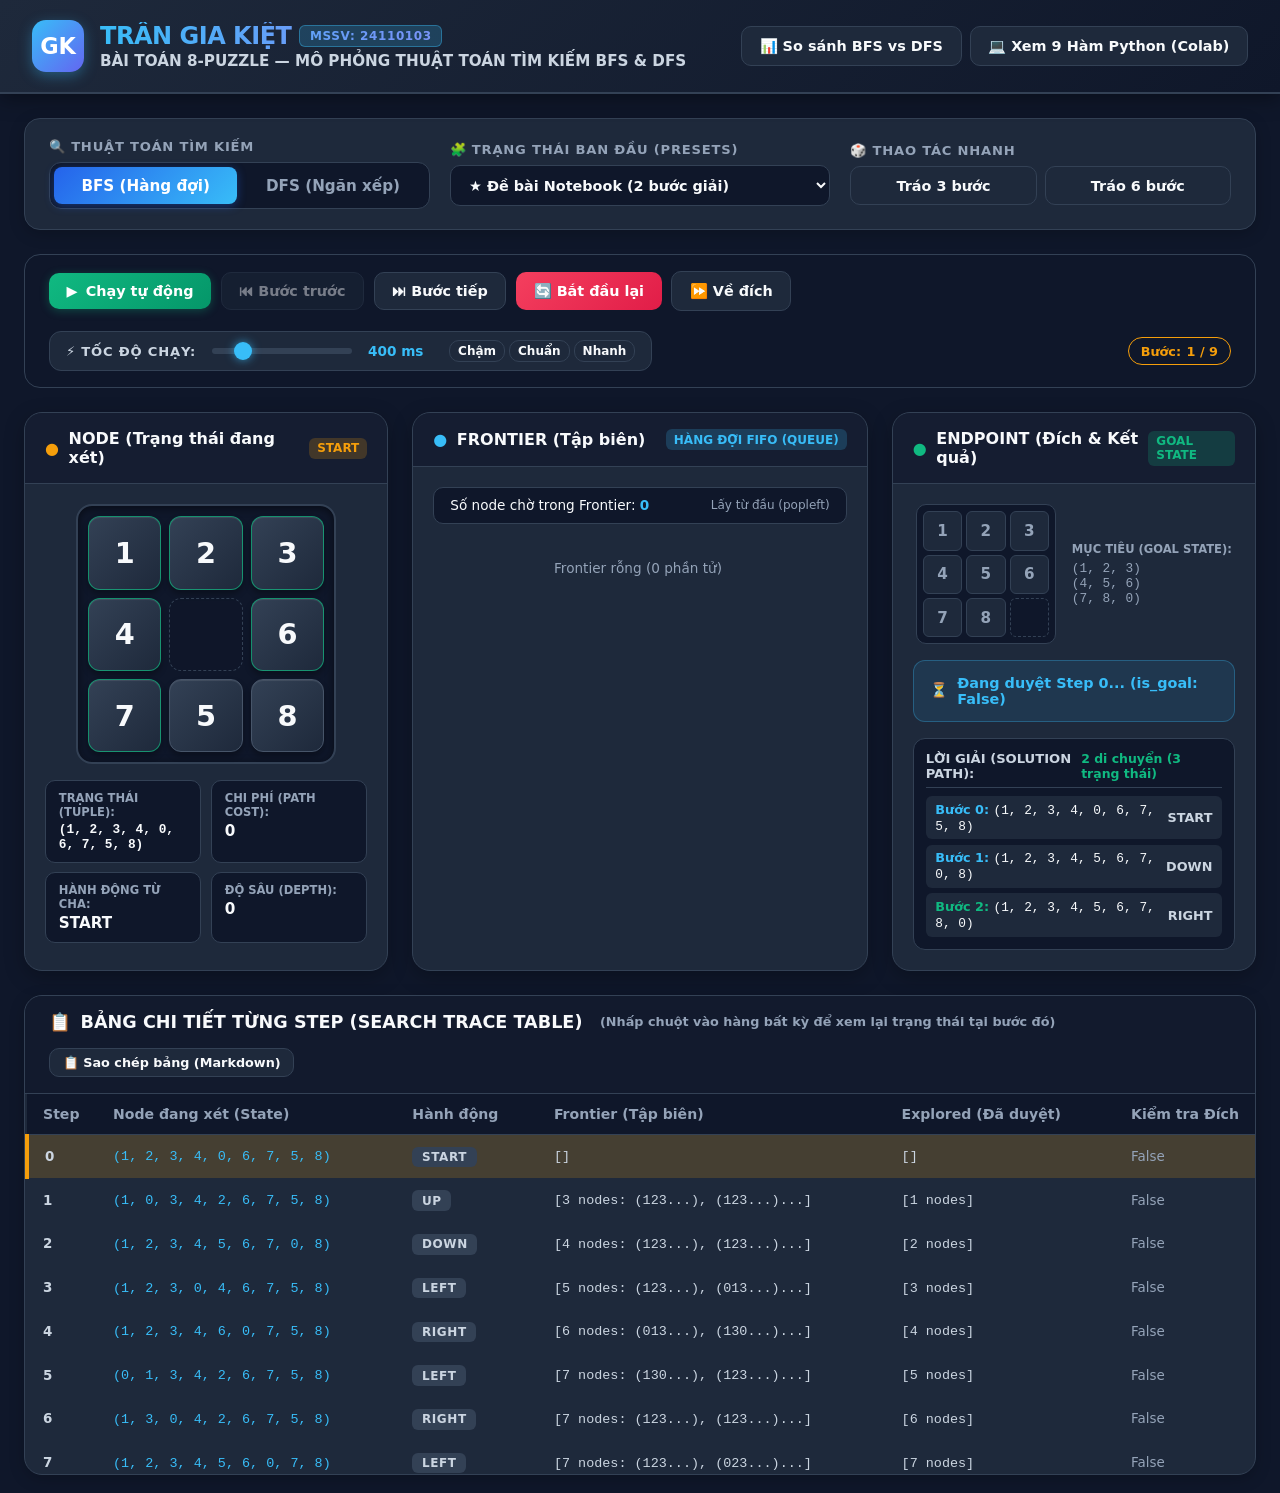
==== index.html @ b33f2f1e "feat: add 8 puzzles with DFS and BFS" ====
<!DOCTYPE html>
<html lang="vi">
<head>
  <meta charset="UTF-8">
  <meta name="viewport" content="width=device-width, initial-scale=1.0">
  <title>Trần Gia Kiệt - 24110103 | Demo 8-Puzzle BFS & DFS</title>
  <style>
    :root {
      --bg-primary: #0f172a;
      --bg-secondary: #1e293b;
      --bg-card: #1e293b;
      --bg-card-hover: #334155;
      --text-main: #f8fafc;
      --text-muted: #94a3b8;
      --accent-blue: #38bdf8;
      --accent-emerald: #10b981;
      --accent-amber: #f59e0b;
      --accent-purple: #a855f7;
      --accent-rose: #f43f5e;
      --border-color: #334155;
      --tile-bg: #334155;
      --tile-text: #f8fafc;
      --tile-empty: #0f172a;
    }

    * {
      box-sizing: border-box;
      margin: 0;
      padding: 0;
      font-family: 'Segoe UI', system-ui, -apple-system, BlinkMacSystemFont, Roboto, sans-serif;
    }

    body {
      background-color: var(--bg-primary);
      color: var(--text-main);
      min-height: 100vh;
      display: flex;
      flex-direction: column;
      overflow-x: hidden;
    }

    /* Header styling with user name prominently displayed */
    header {
      background: linear-gradient(135deg, #1e293b 0%, #0f172a 100%);
      border-bottom: 2px solid var(--border-color);
      padding: 1.25rem 2rem;
      position: sticky;
      top: 0;
      z-index: 50;
      box-shadow: 0 4px 20px rgba(0, 0, 0, 0.4);
    }

    .header-container {
      max-width: 1500px;
      margin: 0 auto;
      display: flex;
      flex-wrap: wrap;
      justify-content: space-between;
      align-items: center;
      gap: 1rem;
    }

    .user-branding {
      display: flex;
      align-items: center;
      gap: 1rem;
    }

    .avatar-badge {
      width: 52px;
      height: 52px;
      background: linear-gradient(135deg, #38bdf8, #6366f1);
      border-radius: 14px;
      display: flex;
      align-items: center;
      justify-content: center;
      font-weight: 800;
      font-size: 1.4rem;
      color: white;
      box-shadow: 0 4px 14px rgba(56, 189, 248, 0.35);
    }

    .header-titles h1 {
      font-size: 1.5rem;
      font-weight: 800;
      letter-spacing: -0.02em;
      background: linear-gradient(to right, #38bdf8, #818cf8, #c084fc);
      -webkit-background-clip: text;
      -webkit-text-fill-color: transparent;
      display: flex;
      align-items: center;
      gap: 0.5rem;
    }

    .header-titles h2 {
      font-size: 0.95rem;
      font-weight: 600;
      color: #cbd5e1;
      margin-top: 2px;
      display: flex;
      align-items: center;
      gap: 0.5rem;
    }

    .tag-badge {
      display: inline-block;
      padding: 0.2rem 0.6rem;
      border-radius: 6px;
      font-size: 0.75rem;
      font-weight: 700;
      text-transform: uppercase;
      letter-spacing: 0.05em;
    }

    .tag-mssv {
      background: rgba(56, 189, 248, 0.2);
      color: var(--accent-blue);
      border: 1px solid rgba(56, 189, 248, 0.4);
    }

    .tag-algo {
      background: rgba(16, 185, 129, 0.2);
      color: var(--accent-emerald);
      border: 1px solid rgba(16, 185, 129, 0.4);
    }

    /* Main Container */
    main {
      max-width: 1500px;
      margin: 1.5rem auto;
      padding: 0 1.5rem;
      width: 100%;
      flex: 1;
      display: flex;
      flex-direction: column;
      gap: 1.5rem;
    }

    /* Control Panel */
    .control-panel {
      background: var(--bg-card);
      border: 1px solid var(--border-color);
      border-radius: 16px;
      padding: 1.25rem 1.5rem;
      display: grid;
      grid-template-columns: repeat(auto-fit, minmax(280px, 1fr));
      gap: 1.25rem;
      align-items: center;
      box-shadow: 0 4px 16px rgba(0, 0, 0, 0.2);
    }

    .control-group {
      display: flex;
      flex-direction: column;
      gap: 0.5rem;
    }

    .control-label {
      font-size: 0.82rem;
      font-weight: 700;
      text-transform: uppercase;
      letter-spacing: 0.06em;
      color: var(--text-muted);
      display: flex;
      align-items: center;
      gap: 0.4rem;
    }

    /* Algorithm Switcher Tabs */
    .algo-switcher {
      display: flex;
      background: #0f172a;
      border: 1px solid var(--border-color);
      border-radius: 12px;
      padding: 4px;
      gap: 4px;
    }

    .algo-btn {
      flex: 1;
      padding: 0.6rem 1rem;
      border: none;
      background: transparent;
      color: var(--text-muted);
      border-radius: 8px;
      font-weight: 700;
      font-size: 0.95rem;
      cursor: pointer;
      transition: all 0.2s ease;
      display: flex;
      align-items: center;
      justify-content: center;
      gap: 0.5rem;
    }

    .algo-btn.active {
      background: linear-gradient(135deg, #2563eb, #38bdf8);
      color: white;
      box-shadow: 0 2px 10px rgba(37, 99, 235, 0.4);
    }

    .algo-btn:hover:not(.active) {
      background: rgba(255, 255, 255, 0.05);
      color: var(--text-main);
    }

    /* Selects and buttons */
    select, input[type="text"] {
      background: #0f172a;
      border: 1px solid var(--border-color);
      color: var(--text-main);
      padding: 0.65rem 0.9rem;
      border-radius: 10px;
      font-size: 0.9rem;
      font-weight: 600;
      outline: none;
      transition: border 0.2s;
      width: 100%;
    }

    select:focus, input[type="text"]:focus {
      border-color: var(--accent-blue);
      box-shadow: 0 0 0 2px rgba(56, 189, 248, 0.2);
    }

    /* Playback Controls */
    .playback-toolbar {
      background: #0f172a;
      border: 1px solid var(--border-color);
      border-radius: 16px;
      padding: 1rem 1.5rem;
      display: flex;
      flex-wrap: wrap;
      justify-content: space-between;
      align-items: center;
      gap: 1.25rem;
    }

    .playback-buttons {
      display: flex;
      align-items: center;
      gap: 0.6rem;
    }

    .btn {
      display: inline-flex;
      align-items: center;
      justify-content: center;
      gap: 0.5rem;
      padding: 0.65rem 1.1rem;
      border-radius: 10px;
      font-weight: 700;
      font-size: 0.9rem;
      border: none;
      cursor: pointer;
      transition: all 0.2s ease;
      outline: none;
    }

    .btn-primary {
      background: linear-gradient(135deg, #10b981, #059669);
      color: white;
      box-shadow: 0 2px 10px rgba(16, 185, 129, 0.3);
    }

    .btn-primary:hover {
      background: linear-gradient(135deg, #059669, #047857);
      transform: translateY(-1px);
    }

    .btn-danger {
      background: linear-gradient(135deg, #f43f5e, #e11d48);
      color: white;
    }

    .btn-secondary {
      background: var(--bg-card);
      color: var(--text-main);
      border: 1px solid var(--border-color);
    }

    .btn-secondary:hover {
      background: var(--bg-card-hover);
      border-color: #64748b;
      transform: translateY(-1px);
    }

    .btn:disabled {
      opacity: 0.45;
      cursor: not-allowed;
      transform: none !important;
    }

    /* Speed Slider Section */
    .speed-control-box {
      display: flex;
      align-items: center;
      gap: 1rem;
      background: var(--bg-card);
      padding: 0.5rem 1rem;
      border-radius: 12px;
      border: 1px solid var(--border-color);
    }

    .speed-slider {
      -webkit-appearance: none;
      appearance: none;
      width: 140px;
      height: 6px;
      background: #334155;
      border-radius: 4px;
      outline: none;
    }

    .speed-slider::-webkit-slider-thumb {
      -webkit-appearance: none;
      appearance: none;
      width: 18px;
      height: 18px;
      border-radius: 50%;
      background: var(--accent-blue);
      cursor: pointer;
      box-shadow: 0 0 10px rgba(56, 189, 248, 0.7);
    }

    .speed-val-display {
      font-size: 0.85rem;
      font-weight: 700;
      color: var(--accent-blue);
      min-width: 65px;
    }

    /* 3 Main Display Cards: Node, Frontier, Endpoint */
    .visual-grid {
      display: grid;
      grid-template-columns: 1fr 1.25fr 1fr;
      gap: 1.5rem;
    }

    @media (max-width: 1100px) {
      .visual-grid {
        grid-template-columns: 1fr;
      }
    }

    .card {
      background: var(--bg-card);
      border: 1px solid var(--border-color);
      border-radius: 18px;
      overflow: hidden;
      display: flex;
      flex-direction: column;
      box-shadow: 0 6px 20px rgba(0, 0, 0, 0.25);
    }

    .card-header {
      padding: 1rem 1.25rem;
      background: rgba(15, 23, 42, 0.6);
      border-bottom: 1px solid var(--border-color);
      display: flex;
      justify-content: space-between;
      align-items: center;
    }

    .card-title {
      font-size: 1rem;
      font-weight: 800;
      display: flex;
      align-items: center;
      gap: 0.6rem;
    }

    .card-badge {
      font-size: 0.75rem;
      padding: 0.2rem 0.5rem;
      border-radius: 6px;
      font-weight: 700;
    }

    .card-body {
      padding: 1.25rem;
      flex: 1;
      display: flex;
      flex-direction: column;
      gap: 1rem;
    }

    /* Puzzle Board 3x3 */
    .puzzle-board-container {
      display: flex;
      flex-direction: column;
      align-items: center;
      justify-content: center;
    }

    .puzzle-board {
      display: grid;
      grid-template-columns: repeat(3, 1fr);
      gap: 8px;
      width: 260px;
      height: 260px;
      background: #0f172a;
      padding: 10px;
      border-radius: 16px;
      border: 2px solid #334155;
      box-shadow: inset 0 2px 8px rgba(0, 0, 0, 0.5);
    }

    .puzzle-tile {
      display: flex;
      align-items: center;
      justify-content: center;
      font-size: 1.8rem;
      font-weight: 800;
      background: linear-gradient(135deg, #334155, #1e293b);
      color: #f8fafc;
      border-radius: 12px;
      border: 1px solid #475569;
      box-shadow: 0 4px 6px rgba(0, 0, 0, 0.3), inset 0 1px 1px rgba(255, 255, 255, 0.1);
      transition: all 0.25s cubic-bezier(0.4, 0, 0.2, 1);
      user-select: none;
    }

    .puzzle-tile.empty {
      background: rgba(15, 23, 42, 0.4);
      border: 1px dashed #334155;
      color: transparent;
      box-shadow: none;
    }

    .puzzle-tile.moved {
      border-color: var(--accent-amber);
      color: #fef08a;
      box-shadow: 0 0 14px rgba(245, 158, 11, 0.4);
      transform: scale(1.02);
    }

    .puzzle-tile.goal-matched {
      border-color: rgba(16, 185, 129, 0.7);
    }

    /* Mini Puzzle Board for Endpoint */
    .mini-puzzle-board {
      display: grid;
      grid-template-columns: repeat(3, 1fr);
      gap: 4px;
      width: 140px;
      height: 140px;
      background: #0f172a;
      padding: 6px;
      border-radius: 10px;
      border: 1px solid #334155;
    }

    .mini-puzzle-tile {
      display: flex;
      align-items: center;
      justify-content: center;
      font-size: 0.95rem;
      font-weight: 700;
      background: #1e293b;
      color: #94a3b8;
      border-radius: 6px;
      border: 1px solid #334155;
    }

    .mini-puzzle-tile.empty {
      background: transparent;
      border: 1px dashed #334155;
      color: transparent;
    }

    /* Node Details Info */
    .node-meta-grid {
      display: grid;
      grid-template-columns: repeat(2, 1fr);
      gap: 0.6rem;
      width: 100%;
    }

    .meta-item {
      background: #0f172a;
      padding: 0.6rem 0.8rem;
      border-radius: 10px;
      border: 1px solid var(--border-color);
      display: flex;
      flex-direction: column;
      gap: 0.2rem;
    }

    .meta-label {
      font-size: 0.72rem;
      color: var(--text-muted);
      text-transform: uppercase;
      font-weight: 700;
    }

    .meta-value {
      font-size: 0.95rem;
      font-weight: 700;
      color: var(--text-main);
      word-break: break-all;
    }

    /* Frontier visualization */
    .frontier-queue-container {
      display: flex;
      flex-direction: column;
      height: 100%;
      gap: 0.75rem;
    }

    .frontier-status-bar {
      display: flex;
      justify-content: space-between;
      align-items: center;
      background: #0f172a;
      padding: 0.6rem 1rem;
      border-radius: 10px;
      border: 1px solid var(--border-color);
      font-size: 0.85rem;
    }

    .frontier-items-list {
      flex: 1;
      max-height: 290px;
      overflow-y: auto;
      display: flex;
      flex-direction: column;
      gap: 0.5rem;
      padding-right: 4px;
    }

    .frontier-item-card {
      background: #0f172a;
      border: 1px solid var(--border-color);
      border-radius: 10px;
      padding: 0.6rem 0.8rem;
      display: flex;
      justify-content: space-between;
      align-items: center;
      transition: all 0.2s ease;
      cursor: pointer;
    }

    .frontier-item-card:hover {
      border-color: var(--accent-blue);
      background: rgba(56, 189, 248, 0.05);
    }

    .frontier-item-card.next-out {
      border-color: var(--accent-emerald);
      background: rgba(16, 185, 129, 0.1);
      box-shadow: 0 0 10px rgba(16, 185, 129, 0.2);
    }

    .frontier-item-info {
      display: flex;
      align-items: center;
      gap: 0.6rem;
    }

    .frontier-badge-idx {
      font-size: 0.7rem;
      padding: 0.15rem 0.4rem;
      border-radius: 4px;
      background: #334155;
      color: #94a3b8;
      font-weight: 700;
    }

    .frontier-state-text {
      font-family: monospace;
      font-size: 0.85rem;
      color: #e2e8f0;
      font-weight: 600;
    }

    /* Endpoint / Goal Status */
    .endpoint-container {
      display: flex;
      flex-direction: column;
      align-items: center;
      gap: 1rem;
      height: 100%;
    }

    .goal-status-alert {
      width: 100%;
      padding: 0.85rem 1rem;
      border-radius: 12px;
      font-weight: 700;
      display: flex;
      align-items: center;
      gap: 0.6rem;
      font-size: 0.9rem;
    }

    .goal-searching {
      background: rgba(56, 189, 248, 0.1);
      border: 1px solid rgba(56, 189, 248, 0.3);
      color: var(--accent-blue);
    }

    .goal-found {
      background: rgba(16, 185, 129, 0.15);
      border: 1px solid rgba(16, 185, 129, 0.5);
      color: #34d399;
      animation: pulse 1.5s infinite;
    }

    @keyframes pulse {
      0%, 100% { opacity: 1; transform: scale(1); }
      50% { opacity: 0.95; transform: scale(1.01); }
    }

    .solution-path-container {
      width: 100%;
      background: #0f172a;
      border: 1px solid var(--border-color);
      border-radius: 12px;
      padding: 0.75rem;
      flex: 1;
      display: flex;
      flex-direction: column;
      gap: 0.5rem;
    }

    .solution-path-list {
      max-height: 160px;
      overflow-y: auto;
      display: flex;
      flex-direction: column;
      gap: 0.35rem;
    }

    .solution-step-badge {
      display: flex;
      justify-content: space-between;
      align-items: center;
      padding: 0.35rem 0.6rem;
      background: #1e293b;
      border-radius: 6px;
      font-size: 0.8rem;
    }

    /* Trace Table Section */
    .table-section {
      background: var(--bg-card);
      border: 1px solid var(--border-color);
      border-radius: 18px;
      overflow: hidden;
      box-shadow: 0 4px 16px rgba(0, 0, 0, 0.2);
    }

    .table-header-bar {
      padding: 1rem 1.5rem;
      background: rgba(15, 23, 42, 0.8);
      border-bottom: 1px solid var(--border-color);
      display: flex;
      flex-wrap: wrap;
      justify-content: space-between;
      align-items: center;
      gap: 1rem;
    }

    .table-title {
      font-size: 1.1rem;
      font-weight: 800;
      display: flex;
      align-items: center;
      gap: 0.6rem;
    }

    .table-wrapper {
      max-height: 380px;
      overflow-y: auto;
      overflow-x: auto;
    }

    table {
      width: 100%;
      border-collapse: collapse;
      text-align: left;
      font-size: 0.88rem;
    }

    thead th {
      background: #0f172a;
      color: var(--text-muted);
      font-weight: 700;
      padding: 0.75rem 1rem;
      border-bottom: 1px solid var(--border-color);
      position: sticky;
      top: 0;
      z-index: 10;
      white-space: nowrap;
    }

    tbody td {
      padding: 0.7rem 1rem;
      border-bottom: 1px solid #1e293b;
      font-family: monospace;
      font-size: 0.84rem;
      color: #cbd5e1;
    }

    tbody tr {
      cursor: pointer;
      transition: background 0.15s;
    }

    tbody tr:hover {
      background: rgba(56, 189, 248, 0.08);
    }

    tbody tr.active-step {
      background: rgba(245, 158, 11, 0.18) !important;
      border-left: 4px solid var(--accent-amber);
    }

    tbody tr.goal-step {
      background: rgba(16, 185, 129, 0.2) !important;
      border-left: 4px solid var(--accent-emerald);
    }

    /* Modal for Code & Comparison */
    .modal-overlay {
      position: fixed;
      top: 0;
      left: 0;
      right: 0;
      bottom: 0;
      background: rgba(0, 0, 0, 0.8);
      backdrop-filter: blur(4px);
      display: none;
      align-items: center;
      justify-content: center;
      z-index: 100;
      padding: 1rem;
    }

    .modal-container {
      background: var(--bg-card);
      border: 1px solid var(--border-color);
      border-radius: 18px;
      max-width: 900px;
      width: 100%;
      max-height: 85vh;
      display: flex;
      flex-direction: column;
      box-shadow: 0 10px 40px rgba(0, 0, 0, 0.6);
      overflow: hidden;
    }

    .modal-header {
      padding: 1rem 1.5rem;
      background: #0f172a;
      border-bottom: 1px solid var(--border-color);
      display: flex;
      justify-content: space-between;
      align-items: center;
    }

    .modal-body {
      padding: 1.5rem;
      overflow-y: auto;
      font-size: 0.9rem;
      line-height: 1.6;
    }

    pre code {
      display: block;
      background: #0f172a;
      padding: 1rem;
      border-radius: 10px;
      font-family: Consolas, 'Courier New', monospace;
      color: #38bdf8;
      font-size: 0.85rem;
      overflow-x: auto;
      border: 1px solid #334155;
    }

    /* Scrollbar styling */
    ::-webkit-scrollbar {
      width: 7px;
      height: 7px;
    }
    ::-webkit-scrollbar-track {
      background: #0f172a;
    }
    ::-webkit-scrollbar-thumb {
      background: #334155;
      border-radius: 4px;
    }
    ::-webkit-scrollbar-thumb:hover {
      background: #475569;
    }

    .stats-badge-container {
      display: flex;
      gap: 0.5rem;
      flex-wrap: wrap;
    }

    .stat-pill {
      background: #0f172a;
      border: 1px solid var(--border-color);
      padding: 0.35rem 0.75rem;
      border-radius: 20px;
      font-size: 0.8rem;
      font-weight: 700;
      display: flex;
      align-items: center;
      gap: 0.35rem;
    }
  </style>
</head>
<body>

  <!-- Top Header with user name prominently displayed -->
  <header>
    <div class="header-container">
      <div class="user-branding">
        <div class="avatar-badge">GK</div>
        <div class="header-titles">
          <h1>TRẦN GIA KIỆT <span class="tag-badge tag-mssv">MSSV: 24110103</span></h1>
          <h2>BÀI TOÁN 8-PUZZLE — MÔ PHỎNG THUẬT TOÁN TÌM KIẾM BFS & DFS</h2>
        </div>
      </div>

      <div class="stats-badge-container">
        <button class="btn btn-secondary" onclick="openModal('compareModal')">
          📊 So sánh BFS vs DFS
        </button>
        <button class="btn btn-secondary" onclick="openModal('codeModal')">
          💻 Xem 9 Hàm Python (Colab)
        </button>
      </div>
    </div>
  </header>

  <!-- Main Content Area -->
  <main>

    <!-- Control & Setting Toolbar -->
    <section class="control-panel">
      <!-- 1. Algorithm Selection -->
      <div class="control-group">
        <span class="control-label">🔍 Thuật toán tìm kiếm</span>
        <div class="algo-switcher">
          <button class="algo-btn active" id="btnAlgoBFS" onclick="selectAlgorithm('BFS')">
            <span>BFS (Hàng đợi)</span>
          </button>
          <button class="algo-btn" id="btnAlgoDFS" onclick="selectAlgorithm('DFS')">
            <span>DFS (Ngăn xếp)</span>
          </button>
        </div>
      </div>

      <!-- 2. Problem Presets -->
      <div class="control-group">
        <span class="control-label">🧩 Trạng thái ban đầu (Presets)</span>
        <select id="presetSelect" onchange="applyPreset(this.value)">
          <option value="notebook">★ Đề bài Notebook (2 bước giải)</option>
          <option value="easy1">Rất dễ (1 bước giải)</option>
          <option value="medium4">Trung bình (4 bước giải)</option>
          <option value="medium6">Nâng cao (6 bước giải)</option>
          <option value="custom">Tùy chỉnh (Nhập mảng)</option>
        </select>
      </div>

      <!-- 3. Custom Input or Solvability -->
      <div class="control-group" id="customInputGroup" style="display: none;">
        <span class="control-label">✏ Nhập trạng thái 9 số (0-8)</span>
        <div style="display: flex; gap: 0.5rem;">
          <input type="text" id="customStateInput" value="1, 2, 3, 4, 0, 6, 7, 5, 8" placeholder="1,2,3,4,0,6,7,5,8">
          <button class="btn btn-secondary" onclick="setCustomState()">Áp dụng</button>
        </div>
      </div>

      <!-- 4. Quick Action Shuffle -->
      <div class="control-group">
        <span class="control-label">🎲 Thao tác nhanh</span>
        <div style="display: flex; gap: 0.5rem;">
          <button class="btn btn-secondary" style="flex: 1;" onclick="shuffleInitialState(3)">Tráo 3 bước</button>
          <button class="btn btn-secondary" style="flex: 1;" onclick="shuffleInitialState(6)">Tráo 6 bước</button>
        </div>
      </div>
    </section>

    <!-- Playback and Speed Control Bar -->
    <section class="playback-toolbar">
      <div class="playback-buttons">
        <button class="btn btn-primary" id="btnPlayPause" onclick="togglePlayPause()">
          <span id="playIcon">▶</span> <span id="playText">Chạy tự động</span>
        </button>
        <button class="btn btn-secondary" id="btnPrev" onclick="stepPrev()" title="Bước trước (Phím Mũi tên Trái)">
          ⏮ Bước trước
        </button>
        <button class="btn btn-secondary" id="btnNext" onclick="stepNext()" title="Bước tiếp theo (Phím Mũi tên Phải / Space)">
          ⏭ Bước tiếp
        </button>
        <button class="btn btn-danger" onclick="resetPlayback()" title="Quay về bước đầu tiên">
          🔄 Bắt đầu lại
        </button>
        <button class="btn btn-secondary" onclick="jumpToEnd()" title="Xem ngay bước cuối">
          ⏩ Về đích
        </button>
      </div>

      <!-- Speed Slider (Requirement: có nút điều chỉnh tốc độ run) -->
      <div class="speed-control-box">
        <span class="control-label" style="margin: 0; color: #cbd5e1;">⚡ Tốc độ chạy:</span>
        <input type="range" id="speedSlider" class="speed-slider" min="50" max="2000" step="50" value="400" oninput="updateSpeed(this.value)">
        <span class="speed-val-display" id="speedValText">400 ms</span>
        <div style="display: flex; gap: 4px;">
          <button class="btn btn-secondary" style="padding: 0.2rem 0.5rem; font-size: 0.75rem;" onclick="setPresetSpeed(1000)">Chậm</button>
          <button class="btn btn-secondary" style="padding: 0.2rem 0.5rem; font-size: 0.75rem;" onclick="setPresetSpeed(400)">Chuẩn</button>
          <button class="btn btn-secondary" style="padding: 0.2rem 0.5rem; font-size: 0.75rem;" onclick="setPresetSpeed(100)">Nhanh</button>
        </div>
      </div>

      <!-- Current Step Progress Indicator -->
      <div class="stat-pill" style="border-color: var(--accent-amber); color: var(--accent-amber);">
        <span>Bước:</span>
        <strong id="stepProgressText">0 / 0</strong>
      </div>
    </section>

    <!-- 3 Core Visual Cards: Node, Frontier, Endpoint -->
    <section class="visual-grid">

      <!-- CARD 1: NODE (Trạng thái hiện tại đang xét) -->
      <div class="card" id="cardNode">
        <div class="card-header">
          <div class="card-title">
            <span style="color: var(--accent-amber);">●</span> NODE (Trạng thái đang xét)
          </div>
          <span class="card-badge" style="background: rgba(245, 158, 11, 0.2); color: var(--accent-amber);" id="nodeActionBadge">
            KHỞI TẠO
          </span>
        </div>
        <div class="card-body">
          <div class="puzzle-board-container">
            <div class="puzzle-board" id="currentPuzzleBoard">
              <!-- 9 Tiles generated dynamically -->
            </div>
          </div>

          <div class="node-meta-grid">
            <div class="meta-item">
              <span class="meta-label">Trạng thái (Tuple):</span>
              <span class="meta-value" id="nodeStateTuple" style="font-size: 0.8rem; font-family: monospace;">-</span>
            </div>
            <div class="meta-item">
              <span class="meta-label">Chi phí (Path Cost):</span>
              <span class="meta-value" id="nodePathCost">0</span>
            </div>
            <div class="meta-item">
              <span class="meta-label">Hành động từ cha:</span>
              <span class="meta-value" id="nodeAction">START</span>
            </div>
            <div class="meta-item">
              <span class="meta-label">Độ sâu (Depth):</span>
              <span class="meta-value" id="nodeDepth">0</span>
            </div>
          </div>
        </div>
      </div>

      <!-- CARD 2: FRONTIER (Tập biên / Hàng đợi / Ngăn xếp) -->
      <div class="card" id="cardFrontier">
        <div class="card-header">
          <div class="card-title">
            <span style="color: var(--accent-blue);">●</span> FRONTIER (Tập biên)
          </div>
          <span class="card-badge" style="background: rgba(56, 189, 248, 0.2); color: var(--accent-blue);" id="frontierTypeBadge">
            HÀNG ĐỢI FIFO
          </span>
        </div>
        <div class="card-body">
          <div class="frontier-queue-container">
            <div class="frontier-status-bar">
              <span>Số node chờ trong Frontier: <strong id="frontierCount" style="color: var(--accent-blue);">0</strong></span>
              <span style="font-size: 0.75rem; color: var(--text-muted);" id="frontierOrderHint">Lấy từ đầu (popleft)</span>
            </div>

            <!-- List of items in Frontier -->
            <div class="frontier-items-list" id="frontierList">
              <!-- Dynamically populated -->
            </div>
          </div>
        </div>
      </div>

      <!-- CARD 3: ENDPOINT (Đích & Kết quả tìm kiếm) -->
      <div class="card" id="cardEndpoint">
        <div class="card-header">
          <div class="card-title">
            <span style="color: var(--accent-emerald);">●</span> ENDPOINT (Đích & Kết quả)
          </div>
          <span class="card-badge" style="background: rgba(16, 185, 129, 0.2); color: var(--accent-emerald);">
            GOAL STATE
          </span>
        </div>
        <div class="card-body">
          <div class="endpoint-container">
            <!-- Goal Target Preview -->
            <div style="display: flex; align-items: center; gap: 1rem; width: 100%; justify-content: center;">
              <div class="mini-puzzle-board" id="goalPuzzleBoard">
                <!-- Goal tiles -->
              </div>
              <div style="display: flex; flex-direction: column; gap: 0.3rem;">
                <span class="meta-label">Mục tiêu (Goal State):</span>
                <span style="font-family: monospace; font-size: 0.8rem; color: #94a3b8;">
                  (1, 2, 3)<br>
                  (4, 5, 6)<br>
                  (7, 8, 0)
                </span>
              </div>
            </div>

            <!-- Goal status notification -->
            <div class="goal-status-alert goal-searching" id="goalAlertBox">
              <span id="goalAlertIcon">⏳</span>
              <span id="goalAlertText">Đang tìm kiếm đường đi...</span>
            </div>

            <!-- Solution Path List -->
            <div class="solution-path-container">
              <div style="display: flex; justify-content: space-between; align-items: center; border-bottom: 1px solid var(--border-color); padding-bottom: 0.4rem;">
                <span style="font-size: 0.82rem; font-weight: 700; color: #cbd5e1;">LỜI GIẢI (SOLUTION PATH):</span>
                <span style="font-size: 0.78rem; color: var(--accent-emerald); font-weight: 700;" id="solutionLengthText">0 bước</span>
              </div>
              <div class="solution-path-list" id="solutionPathList">
                <div style="color: var(--text-muted); font-size: 0.8rem; text-align: center; padding: 1rem;">
                  Đang chạy thuật toán...
                </div>
              </div>
            </div>

          </div>
        </div>
      </div>

    </section>

    <!-- Table of Steps (Step-by-Step Search Trace) -->
    <section class="table-section">
      <div class="table-header-bar">
        <div class="table-title">
          <span>📋</span> BẢNG CHI TIẾT TỪNG STEP (SEARCH TRACE TABLE)
          <span style="font-size: 0.8rem; font-weight: 600; color: var(--text-muted); margin-left: 0.5rem;">
            (Nhấp chuột vào hàng bất kỳ để xem lại trạng thái tại bước đó)
          </span>
        </div>
        <div style="display: flex; gap: 0.5rem; align-items: center;">
          <button class="btn btn-secondary" style="font-size: 0.8rem; padding: 0.4rem 0.8rem;" onclick="copyTableData()">
            📋 Sao chép bảng (Markdown)
          </button>
        </div>
      </div>

      <div class="table-wrapper">
        <table id="traceTable">
          <thead>
            <tr>
              <th style="width: 70px;">Step</th>
              <th>Node đang xét (State)</th>
              <th>Hành động</th>
              <th>Frontier (Tập biên)</th>
              <th>Explored (Đã duyệt)</th>
              <th style="width: 140px;">Kiểm tra Đích</th>
            </tr>
          </thead>
          <tbody id="traceTableBody">
            <!-- Table rows generated dynamically -->
          </tbody>
        </table>
      </div>
    </section>

  </main>

  <!-- MODAL 1: Comparison between BFS and DFS -->
  <div class="modal-overlay" id="compareModal">
    <div class="modal-container">
      <div class="modal-header">
        <h3 style="font-size: 1.2rem; font-weight: 800; color: var(--accent-blue);">📊 So sánh thuật toán BFS & DFS trên 8-Puzzle</h3>
        <button class="btn btn-secondary" onclick="closeModal('compareModal')" style="padding: 0.2rem 0.6rem;">✕</button>
      </div>
      <div class="modal-body">
        <div style="display: grid; grid-template-columns: 1fr 1fr; gap: 1rem; margin-bottom: 1.5rem;">
          <div style="background: #0f172a; padding: 1rem; border-radius: 12px; border: 1px solid #334155;">
            <h4 style="color: var(--accent-blue); margin-bottom: 0.5rem;">Breadth-First Search (BFS)</h4>
            <ul style="list-style-type: square; margin-left: 1.2rem; color: #cbd5e1; font-size: 0.88rem; display: flex; flex-direction: column; gap: 0.4rem;">
              <li><strong>Cấu trúc:</strong> Hàng đợi FIFO (First In First Out).</li>
              <li><strong>Tính tối ưu:</strong> <span style="color: var(--accent-emerald); font-weight: 700;">Đảm bảo tìm ra đường đi ngắn nhất (ít bước nhất)</span> vì duyệt theo từng tầng độ sâu.</li>
              <li><strong>Độ phức tạp bộ nhớ:</strong> Rất lớn \(O(b^d)\), Frontier lưu trữ toàn bộ các node ở tầng biên.</li>
              <li><strong>Phù hợp:</strong> Khi cần lời giải tối ưu và độ sâu nghiệm không quá lớn.</li>
            </ul>
          </div>

          <div style="background: #0f172a; padding: 1rem; border-radius: 12px; border: 1px solid #334155;">
            <h4 style="color: var(--accent-purple); margin-bottom: 0.5rem;">Depth-First Search (DFS)</h4>
            <ul style="list-style-type: square; margin-left: 1.2rem; color: #cbd5e1; font-size: 0.88rem; display: flex; flex-direction: column; gap: 0.4rem;">
              <li><strong>Cấu trúc:</strong> Ngăn xếp LIFO (Last In First Out).</li>
              <li><strong>Tính tối ưu:</strong> <span style="color: var(--accent-rose); font-weight: 700;">Không đảm bảo tối ưu</span>, có thể tìm thấy đường đi rất dài và vòng vèo.</li>
              <li><strong>Độ phức tạp bộ nhớ:</strong> Tiết kiệm hơn BFS trên cây tìm kiếm \(O(b \cdot m)\).</li>
              <li><strong>Lưu ý:</strong> Trên đồ thị 8-Puzzle cần lưu `explored` để tránh lặp vô tận (infinite loop).</li>
            </ul>
          </div>
        </div>

        <div style="background: #0f172a; padding: 1rem; border-radius: 12px; border: 1px solid #334155;">
          <h4 style="color: var(--accent-amber); margin-bottom: 0.5rem;">Kết quả chạy thực tế trên trạng thái hiện tại:</h4>
          <table style="width: 100%; border: 1px solid #334155; margin-top: 0.5rem;">
            <thead>
              <tr>
                <th>Tiêu chí</th>
                <th>BFS (Breadth-First)</th>
                <th>DFS (Depth-First)</th>
              </tr>
            </thead>
            <tbody id="comparisonTableBody">
              <!-- Dynamically populated -->
            </tbody>
          </table>
        </div>
      </div>
    </div>
  </div>

  <!-- MODAL 2: 9 Python Functions from Notebook -->
  <div class="modal-overlay" id="codeModal">
    <div class="modal-container">
      <div class="modal-header">
        <h3 style="font-size: 1.2rem; font-weight: 800; color: var(--accent-emerald);">💻 9 Hàm Chuẩn Trong Notebook (Trần Gia Kiệt - 24110103)</h3>
        <button class="btn btn-secondary" onclick="closeModal('codeModal')" style="padding: 0.2rem 0.6rem;">✕</button>
      </div>
      <div class="modal-body">
        <pre><code># -*- coding: utf-8 -*-
"""
Trần Gia Kiệt - 24110103
Bài tập trên lớp thực hành viết 9 hàm trên BFS & DFS
"""

from collections import deque

# 1. Lớp Node
class Node:
    def __init__(self, state, parent=None, path_cost=0, action=None):
        self.state = state
        self.parent = parent
        self.path_cost = path_cost
        self.action = action

# 2. Hàm kiểm tra đích (is_goal)
def is_goal(node, goal_state):
    return node.state == goal_state

# 3. Hàm khởi tạo hàng đợi (BFS) / ngăn xếp (DFS)
def create_queue():
    return deque()

# 4. Hàm thêm phần tử (enqueue / push)
def enqueue(frontier, node):
    frontier.append(node)

# 5. Hàm lấy phần tử (dequeue - BFS / pop - DFS)
def dequeue(frontier):
    return frontier.popleft()  # BFS dùng popleft; DFS dùng pop()

# 6. Hàm kiểm tra hàng đợi rỗng
def is_empty(frontier):
    return len(frontier) == 0

# 7. Hàm sinh nút con (expand)
def expand(node):
    children = []
    state = node.state
    zero_index = state.index(0)
    row = zero_index // 3
    col = zero_index % 3

    actions = [
        (-1, 0, "UP"),
        (1, 0, "DOWN"),
        (0, -1, "LEFT"),
        (0, 1, "RIGHT")
    ]

    for dr, dc, act_name in actions:
        new_row = row + dr
        new_col = col + dc
        if 0 <= new_row < 3 and 0 <= new_col < 3:
            new_index = new_row * 3 + new_col
            new_state = list(state)
            new_state[zero_index], new_state[new_index] = new_state[new_index], new_state[zero_index]
            new_state = tuple(new_state)

            child = Node(
                state=new_state,
                parent=node,
                path_cost=node.path_cost + 1,
                action=act_name
            )
            children.append(child)
    return children

# 8. Hàm truy vết lời giải (trace_solution)
def trace_solution(node):
    path = []
    while node is not None:
        path.append(node.state)
        node = node.parent
    path.reverse()
    return path

# 9. Lớp định nghĩa bài toán (Problem)
class Problem:
    def __init__(self, initial_state, goal_state):
        self.initial_state = initial_state
        self.goal_state = goal_state

    def is_goal(self, node):
        return is_goal(node, self.goal_state)

    def expand(self, node):
        return expand(node)
</code></pre>
      </div>
    </div>
  </div>

  <!-- JavaScript Implementation -->
  <script>
    /* ========================================================
       DATA STRUCTURES & SEARCH ALGORITHMS (BFS & DFS)
       Author: Trần Gia Kiệt - 24110103
       ======================================================== */

    // Goal state standard for 8-Puzzle
    const GOAL_STATE = [1, 2, 3, 4, 5, 6, 7, 8, 0];

    // Presets
    const PRESETS = {
      notebook: [1, 2, 3, 4, 0, 6, 7, 5, 8], // 2 steps (đề trong colab)
      easy1:    [1, 2, 3, 4, 5, 6, 7, 0, 8], // 1 step
      medium4:  [1, 2, 3, 0, 4, 6, 7, 5, 8], // 4 steps
      medium6:  [0, 1, 3, 4, 2, 6, 7, 5, 8], // 6 steps
      custom:   [1, 2, 3, 4, 0, 6, 7, 5, 8]
    };

    // Application State
    let currentAlgorithm = 'BFS';
    let initialState = [...PRESETS.notebook];
    let traceSteps = [];
    let currentStepIndex = 0;
    let isPlaying = false;
    let playTimer = null;
    let stepDelay = 400; // ms

    // Node class
    class PuzzleNode {
      constructor(state, parent = null, pathCost = 0, action = 'START') {
        this.state = state; // Array of 9 numbers
        this.parent = parent;
        this.pathCost = pathCost;
        this.action = action;
      }
    }

    // Helper: State to string key
    function stateToKey(state) {
      return state.join(',');
    }

    // Helper: State to display string
    function formatState(state) {
      return `(${state.join(', ')})`;
    }

    // Check if goal
    function isGoal(state) {
      for (let i = 0; i < 9; i++) {
        if (state[i] !== GOAL_STATE[i]) return false;
      }
      return true;
    }

    // Expand node (UP, DOWN, LEFT, RIGHT)
    function expandNode(node) {
      const children = [];
      const state = node.state;
      const zeroIdx = state.indexOf(0);
      const row = Math.floor(zeroIdx / 3);
      const col = zeroIdx % 3;

      const moves = [
        { dr: -1, dc: 0, name: 'UP' },
        { dr: 1, dc: 0, name: 'DOWN' },
        { dr: 0, dc: -1, name: 'LEFT' },
        { dr: 0, dc: 1, name: 'RIGHT' }
      ];

      for (const m of moves) {
        const nr = row + m.dr;
        const nc = col + m.dc;
        if (nr >= 0 && nr < 3 && nc >= 0 && nc < 3) {
          const newIdx = nr * 3 + nc;
          const nextState = [...state];
          nextState[zeroIdx] = nextState[newIdx];
          nextState[newIdx] = 0;

          children.push(new PuzzleNode(
            nextState,
            node,
            node.pathCost + 1,
            m.name
          ));
        }
      }
      return children;
    }

    // Trace solution back to start
    function traceSolution(node) {
      const path = [];
      let curr = node;
      while (curr !== null) {
        path.push({
          state: curr.state,
          action: curr.action,
          cost: curr.pathCost
        });
        curr = curr.parent;
      }
      path.reverse();
      return path;
    }

    // Run Full Search and record step-by-step trace
    function runSearch(algo, startState) {
      const initialNode = new PuzzleNode([...startState], null, 0, 'START');
      const frontier = [initialNode]; // FIFO (push/shift) or LIFO (push/pop)
      const explored = new Set();
      const frontierSet = new Set([stateToKey(startState)]);

      const steps = [];
      let stepCounter = 0;
      let finalNode = null;
      const maxSteps = 1500; // safety ceiling

      while (frontier.length > 0 && stepCounter < maxSteps) {
        // Dequeue (BFS: shift) or Pop (DFS: pop)
        const currentNode = (algo === 'BFS') ? frontier.shift() : frontier.pop();
        const currKey = stateToKey(currentNode.state);
        frontierSet.delete(currKey);

        const goalReached = isGoal(currentNode.state);

        // Snapshot of frontier states
        const frontierSnapshot = frontier.map(n => ({
          state: [...n.state],
          action: n.action,
          cost: n.pathCost
        }));

        // Snapshot of explored
        const exploredSnapshot = Array.from(explored).map(k => k.split(',').map(Number));

        // Record trace for this step
        steps.push({
          step: stepCounter,
          node: currentNode,
          action: currentNode.action,
          isGoal: goalReached,
          frontierSnapshot: frontierSnapshot,
          exploredSnapshot: exploredSnapshot
        });

        if (goalReached) {
          finalNode = currentNode;
          break;
        }

        explored.add(currKey);

        // Expand
        const children = expandNode(currentNode);

        // In DFS, reversing children expansion maintains intuitive UP/DOWN/LEFT/RIGHT traversal
        const orderedChildren = (algo === 'DFS') ? [...children].reverse() : children;

        for (const child of orderedChildren) {
          const childKey = stateToKey(child.state);
          if (!explored.has(childKey) && !frontierSet.has(childKey)) {
            frontier.push(child);
            frontierSet.add(childKey);
          }
        }

        stepCounter++;
      }

      const solutionPath = finalNode ? traceSolution(finalNode) : null;
      return {
        steps,
        solutionPath,
        finalNode,
        totalExplored: explored.size
      };
    }

    /* ========================================================
       UI RENDERING & CONTROLLER
       ======================================================== */

    // Render Goal Board
    function renderGoalBoard() {
      const container = document.getElementById('goalPuzzleBoard');
      container.innerHTML = '';
      GOAL_STATE.forEach(val => {
        const tile = document.createElement('div');
        tile.className = `mini-puzzle-tile ${val === 0 ? 'empty' : ''}`;
        tile.textContent = val !== 0 ? val : '';
        container.appendChild(tile);
      });
    }

    // Render Main Puzzle Board
    function renderCurrentBoard(state, action, parentState) {
      const container = document.getElementById('currentPuzzleBoard');
      container.innerHTML = '';

      state.forEach((val, idx) => {
        const tile = document.createElement('div');
        tile.className = `puzzle-tile ${val === 0 ? 'empty' : ''}`;

        // Highlight if this tile was the one that just moved
        if (parentState && val !== 0) {
          const prevZeroIdx = parentState.indexOf(0);
          if (idx === prevZeroIdx) {
            tile.classList.add('moved');
          }
        }

        // Green outline if tile matches goal position
        if (val !== 0 && val === GOAL_STATE[idx]) {
          tile.classList.add('goal-matched');
        }

        tile.textContent = val !== 0 ? val : '';
        container.appendChild(tile);
      });
    }

    // Render Frontier List
    function renderFrontierList(frontierSnapshot, algo) {
      const container = document.getElementById('frontierList');
      const countEl = document.getElementById('frontierCount');
      const orderHint = document.getElementById('frontierOrderHint');
      const badge = document.getElementById('frontierTypeBadge');

      countEl.textContent = frontierSnapshot.length;
      badge.textContent = algo === 'BFS' ? 'HÀNG ĐỢI FIFO (QUEUE)' : 'NGÂN XẾP LIFO (STACK)';
      orderHint.textContent = algo === 'BFS' ? 'Lấy từ đầu (popleft)' : 'Lấy từ đỉnh (pop)';

      container.innerHTML = '';

      if (frontierSnapshot.length === 0) {
        container.innerHTML = `<div style="text-align: center; color: var(--text-muted); padding: 1.5rem; font-size: 0.85rem;">Frontier rỗng (0 phần tử)</div>`;
        return;
      }

      frontierSnapshot.forEach((item, idx) => {
        const card = document.createElement('div');
        // Mark first item for BFS or last item for DFS as next out
        const isNextOut = (algo === 'BFS' && idx === 0) || (algo === 'DFS' && idx === frontierSnapshot.length - 1);
        card.className = `frontier-item-card ${isNextOut ? 'next-out' : ''}`;

        card.innerHTML = `
          <div class="frontier-item-info">
            <span class="frontier-badge-idx">#${idx + 1}</span>
            <span class="frontier-state-text">${formatState(item.state)}</span>
          </div>
          <div style="display: flex; align-items: center; gap: 0.4rem;">
            <span style="font-size: 0.72rem; color: #94a3b8;">${item.action || 'START'} | g=${item.cost}</span>
            ${isNextOut ? '<span style="font-size: 0.68rem; background: #065f46; color: #a7f3d0; padding: 2px 6px; border-radius: 4px; font-weight: bold;">Kế tiếp</span>' : ''}
          </div>
        `;

        card.onclick = () => {
          renderCurrentBoard(item.state, item.action, null);
          document.getElementById('nodeStateTuple').textContent = formatState(item.state);
          document.getElementById('nodePathCost').textContent = item.cost;
          document.getElementById('nodeAction').textContent = item.action;
          document.getElementById('nodeActionBadge').textContent = item.action;
        };

        container.appendChild(card);
      });
    }

    // Render Solution Path list
    function renderSolutionPath(solutionPath) {
      const container = document.getElementById('solutionPathList');
      const lengthText = document.getElementById('solutionLengthText');
      container.innerHTML = '';

      if (!solutionPath || solutionPath.length === 0) {
        lengthText.textContent = '0 bước';
        container.innerHTML = `<div style="color: var(--text-muted); font-size: 0.8rem; text-align: center; padding: 0.8rem;">Chưa tìm thấy hoặc không có nghiệm</div>`;
        return;
      }

      lengthText.textContent = `${solutionPath.length - 1} di chuyển (${solutionPath.length} trạng thái)`;

      solutionPath.forEach((p, idx) => {
        const item = document.createElement('div');
        item.className = 'solution-step-badge';
        const isLast = idx === solutionPath.length - 1;

        item.innerHTML = `
          <span>
            <strong style="color: ${isLast ? 'var(--accent-emerald)' : 'var(--accent-blue)'};">
              Bước ${idx}:
            </strong>
            <span style="font-family: monospace;">${formatState(p.state)}</span>
          </span>
          <span style="font-weight: 700; color: #cbd5e1;">${p.action}</span>
        `;
        container.appendChild(item);
      });
    }

    // Render Full Trace Table
    function renderTraceTable(steps) {
      const tbody = document.getElementById('traceTableBody');
      tbody.innerHTML = '';

      steps.forEach((s, idx) => {
        const row = document.createElement('tr');
        row.id = `trace-row-${idx}`;
        if (s.isGoal) row.classList.add('goal-step');

        const frontierSummary = s.frontierSnapshot.length > 0
          ? `[${s.frontierSnapshot.length} nodes: ${s.frontierSnapshot.slice(0, 2).map(f => `(${f.state.slice(0,3).join('')}...)`).join(', ')}${s.frontierSnapshot.length > 2 ? '...' : ''}]`
          : '[]';

        const exploredSummary = s.exploredSnapshot.length > 0
          ? `[${s.exploredSnapshot.length} nodes]`
          : '[]';

        row.innerHTML = `
          <td><strong>${s.step}</strong></td>
          <td style="color: #38bdf8;">${formatState(s.node.state)}</td>
          <td><span class="tag-badge" style="background:#334155; color:#cbd5e1;">${s.action}</span></td>
          <td title="${s.frontierSnapshot.map(f => formatState(f.state)).join(', ')}">${frontierSummary}</td>
          <td>${exploredSummary}</td>
          <td>
            ${s.isGoal 
              ? '<span style="color: #34d399; font-weight: 800;">✓ ĐÍCH (FOUND)</span>' 
              : '<span style="color: #94a3b8;">False</span>'}
          </td>
        `;

        row.onclick = () => {
          pausePlayback();
          applyStep(idx);
        };

        tbody.appendChild(row);
      });
    }

    // Apply a specific step index to the UI
    function applyStep(index) {
      if (index < 0 || index >= traceSteps.length) return;
      currentStepIndex = index;
      const stepData = traceSteps[index];

      // Update Board
      const parentState = stepData.node.parent ? stepData.node.parent.state : null;
      renderCurrentBoard(stepData.node.state, stepData.action, parentState);

      // Update Node Metadata
      document.getElementById('nodeStateTuple').textContent = formatState(stepData.node.state);
      document.getElementById('nodePathCost').textContent = stepData.node.pathCost;
      document.getElementById('nodeDepth').textContent = stepData.node.pathCost;
      document.getElementById('nodeAction').textContent = stepData.action;
      document.getElementById('nodeActionBadge').textContent = stepData.action;

      // Update Frontier
      renderFrontierList(stepData.frontierSnapshot, currentAlgorithm);

      // Update Goal Status Alert
      const alertBox = document.getElementById('goalAlertBox');
      const alertIcon = document.getElementById('goalAlertIcon');
      const alertText = document.getElementById('goalAlertText');

      if (stepData.isGoal) {
        alertBox.className = 'goal-status-alert goal-found';
        alertIcon.textContent = '🎉';
        alertText.innerHTML = `<strong>ĐÃ TÌM THẤY ĐÍCH!</strong> (Tại Step ${stepData.step})`;
      } else {
        alertBox.className = 'goal-status-alert goal-searching';
        alertIcon.textContent = '⏳';
        alertText.textContent = `Đang duyệt Step ${stepData.step}... (is_goal: False)`;
      }

      // Update Progress text
      document.getElementById('stepProgressText').textContent = `${index + 1} / ${traceSteps.length}`;

      // Update Table row highlight
      document.querySelectorAll('#traceTableBody tr').forEach(tr => tr.classList.remove('active-step'));
      const activeRow = document.getElementById(`trace-row-${index}`);
      if (activeRow) {
        activeRow.classList.add('active-step');
        activeRow.scrollIntoView({ behavior: 'smooth', block: 'nearest' });
      }

      // Buttons enable/disable
      document.getElementById('btnPrev').disabled = (index === 0);
      document.getElementById('btnNext').disabled = (index === traceSteps.length - 1);
    }

    // Initialize/Re-run the whole search algorithm
    function initializeSearch() {
      pausePlayback();

      const searchResult = runSearch(currentAlgorithm, initialState);
      traceSteps = searchResult.steps;

      renderGoalBoard();
      renderSolutionPath(searchResult.solutionPath);
      renderTraceTable(traceSteps);

      applyStep(0);
      updateComparisonData();
    }

    // Switch algorithm
    function selectAlgorithm(algo) {
      currentAlgorithm = algo;
      document.getElementById('btnAlgoBFS').classList.toggle('active', algo === 'BFS');
      document.getElementById('btnAlgoDFS').classList.toggle('active', algo === 'DFS');
      initializeSearch();
    }

    // Presets
    function applyPreset(presetKey) {
      const customGroup = document.getElementById('customInputGroup');
      if (presetKey === 'custom') {
        customGroup.style.display = 'flex';
        return;
      }
      customGroup.style.display = 'none';

      if (PRESETS[presetKey]) {
        initialState = [...PRESETS[presetKey]];
        initializeSearch();
      }
    }

    // Custom State
    function setCustomState() {
      const val = document.getElementById('customStateInput').value;
      const parts = val.split(',').map(s => parseInt(s.trim(), 10)).filter(n => !isNaN(n));
      if (parts.length !== 9) {
        alert('Vui lòng nhập đúng 9 chữ số từ 0 đến 8 cách nhau bằng dấu phẩy!');
        return;
      }
      initialState = parts;
      initializeSearch();
    }

    // Shuffle initial state with solvable random walks
    function shuffleInitialState(steps = 4) {
      let curr = [...GOAL_STATE];
      for (let s = 0; s < steps; s++) {
        const dummyNode = new PuzzleNode(curr);
        const children = expandNode(dummyNode);
        const rand = children[Math.floor(Math.random() * children.length)];
        curr = [...rand.state];
      }
      initialState = curr;
      document.getElementById('presetSelect').value = 'custom';
      document.getElementById('customInputGroup').style.display = 'flex';
      document.getElementById('customStateInput').value = curr.join(', ');
      initializeSearch();
    }

    // Playback Controller
    function togglePlayPause() {
      if (isPlaying) {
        pausePlayback();
      } else {
        startPlayback();
      }
    }

    function startPlayback() {
      if (currentStepIndex >= traceSteps.length - 1) {
        currentStepIndex = 0;
      }
      isPlaying = true;
      document.getElementById('playIcon').textContent = '⏸';
      document.getElementById('playText').textContent = 'Tạm dừng';

      playTimer = setInterval(() => {
        if (currentStepIndex < traceSteps.length - 1) {
          applyStep(currentStepIndex + 1);
        } else {
          pausePlayback();
        }
      }, stepDelay);
    }

    function pausePlayback() {
      isPlaying = false;
      if (playTimer) {
        clearInterval(playTimer);
        playTimer = null;
      }
      document.getElementById('playIcon').textContent = '▶';
      document.getElementById('playText').textContent = 'Chạy tự động';
    }

    function stepNext() {
      pausePlayback();
      if (currentStepIndex < traceSteps.length - 1) {
        applyStep(currentStepIndex + 1);
      }
    }

    function stepPrev() {
      pausePlayback();
      if (currentStepIndex > 0) {
        applyStep(currentStepIndex - 1);
      }
    }

    function resetPlayback() {
      pausePlayback();
      applyStep(0);
    }

    function jumpToEnd() {
      pausePlayback();
      applyStep(traceSteps.length - 1);
    }

    // Speed Controls
    function updateSpeed(val) {
      stepDelay = parseInt(val, 10);
      document.getElementById('speedValText').textContent = `${stepDelay} ms`;
      if (isPlaying) {
        pausePlayback();
        startPlayback();
      }
    }

    function setPresetSpeed(val) {
      document.getElementById('speedSlider').value = val;
      updateSpeed(val);
    }

    // Comparison modal updater
    function updateComparisonData() {
      const bfsRes = runSearch('BFS', initialState);
      const dfsRes = runSearch('DFS', initialState);

      const bfsMoves = bfsRes.solutionPath ? bfsRes.solutionPath.length - 1 : 'Không thấy';
      const dfsMoves = dfsRes.solutionPath ? dfsRes.solutionPath.length - 1 : 'Không thấy';

      const tbody = document.getElementById('comparisonTableBody');
      tbody.innerHTML = `
        <tr>
          <td><strong>Số bước di chuyển (Moves)</strong></td>
          <td style="color: var(--accent-emerald); font-weight: 700;">${bfsMoves} bước (TỐI ƯU NHẤT)</td>
          <td style="color: ${dfsMoves === bfsMoves ? 'var(--accent-emerald)' : 'var(--accent-rose)'};">${dfsMoves} bước</td>
        </tr>
        <tr>
          <td><strong>Tổng số step đã duyệt (Explored)</strong></td>
          <td>${bfsRes.steps.length} nodes</td>
          <td>${dfsRes.steps.length} nodes</td>
        </tr>
        <tr>
          <td><strong>Cấu trúc Frontier sử dụng</strong></td>
          <td>FIFO Queue (Hàng đợi)</td>
          <td>LIFO Stack (Ngăn xếp)</td>
        </tr>
        <tr>
          <td><strong>Đánh giá</strong></td>
          <td style="color: #38bdf8;">Đảm bảo nghiệm ngắn nhất</td>
          <td style="color: #c084fc;">Duyệt sâu trước, dễ vòng vèo</td>
        </tr>
      `;
    }

    // Modal Helpers
    function openModal(id) {
      document.getElementById(id).style.display = 'flex';
    }
    function closeModal(id) {
      document.getElementById(id).style.display = 'none';
    }

    // Copy Trace Table data as Markdown
    function copyTableData() {
      let md = `| Step | Node State | Action | Frontier Size | Explored Size | Goal Test |\n|---|---|---|---|---|---|\n`;
      traceSteps.forEach(s => {
        md += `| ${s.step} | ${formatState(s.node.state)} | ${s.action} | ${s.frontierSnapshot.length} | ${s.exploredSnapshot.length} | ${s.isGoal ? 'TRUE' : 'False'} |\n`;
      });
      navigator.clipboard.writeText(md).then(() => {
        alert('Đã sao chép bảng vết tìm kiếm (Markdown) vào Clipboard!');
      });
    }

    // Keyboard Shortcuts (Space: Play/Pause, ArrowLeft: Prev, ArrowRight: Next)
    window.addEventListener('keydown', (e) => {
      if (e.target.tagName === 'INPUT' || e.target.tagName === 'SELECT') return;
      if (e.code === 'Space') {
        e.preventDefault();
        togglePlayPause();
      } else if (e.code === 'ArrowRight') {
        stepNext();
      } else if (e.code === 'ArrowLeft') {
        stepPrev();
      }
    });

    // Close modals on overlay click
    window.onclick = function(event) {
      if (event.target.classList.contains('modal-overlay')) {
        event.target.style.display = 'none';
      }
    };

    // Initialize application on load
    window.onload = function() {
      initializeSearch();
    };
  </script>
</body>
</html>
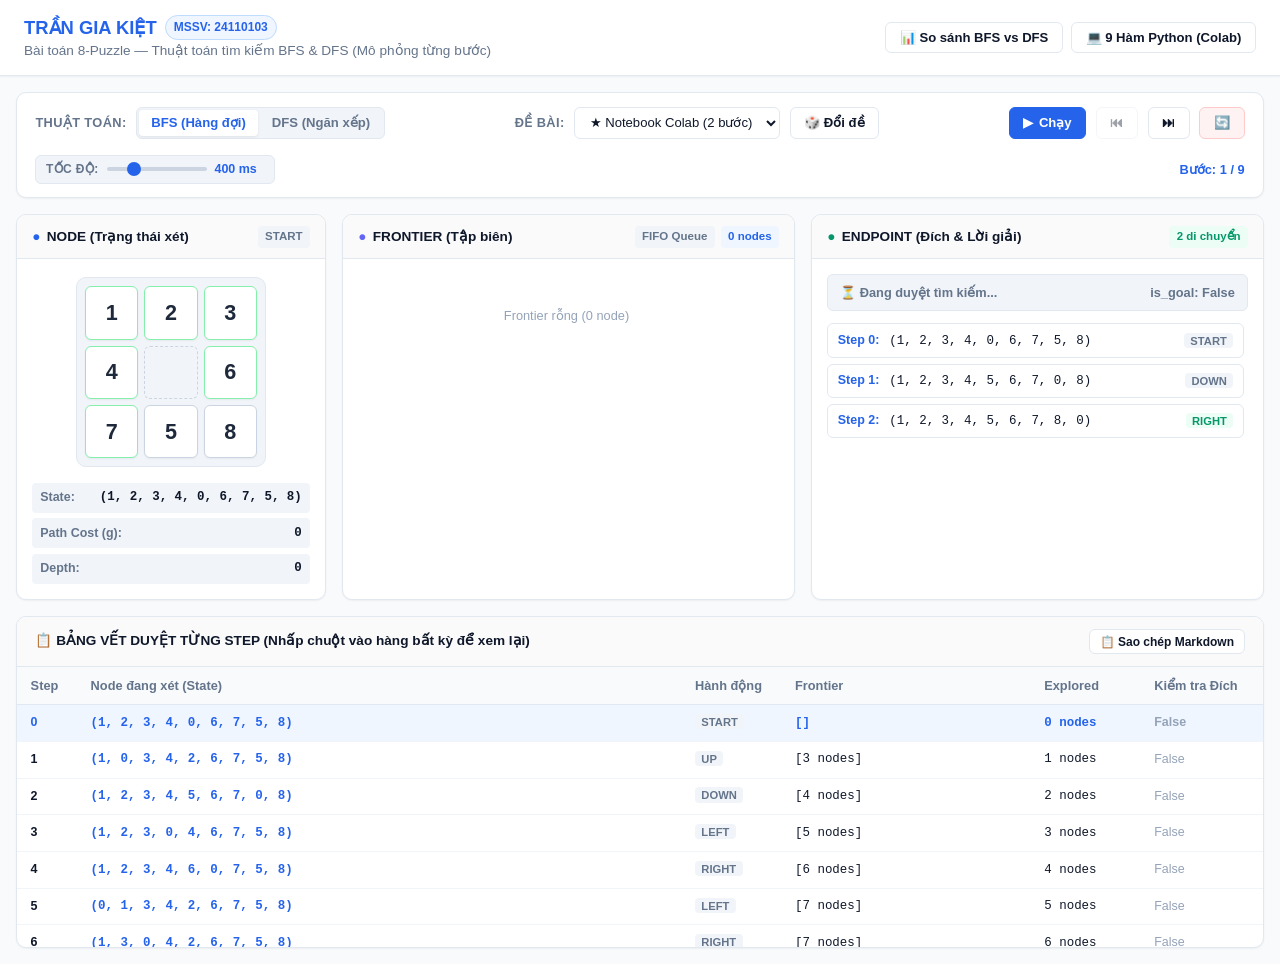
==== commit 3b5b7a1c: "fix: UI, and describe algorithm in puzzles" ====
--- a/index.html
+++ b/index.html
@@ -4,1078 +4,200 @@
   <meta charset="UTF-8">
   <meta name="viewport" content="width=device-width, initial-scale=1.0">
   <title>Trần Gia Kiệt - 24110103 | Demo 8-Puzzle BFS & DFS</title>
-  <style>
-    :root {
-      --bg-primary: #0f172a;
-      --bg-secondary: #1e293b;
-      --bg-card: #1e293b;
-      --bg-card-hover: #334155;
-      --text-main: #f8fafc;
-      --text-muted: #94a3b8;
-      --accent-blue: #38bdf8;
-      --accent-emerald: #10b981;
-      --accent-amber: #f59e0b;
-      --accent-purple: #a855f7;
-      --accent-rose: #f43f5e;
-      --border-color: #334155;
-      --tile-bg: #334155;
-      --tile-text: #f8fafc;
-      --tile-empty: #0f172a;
-    }
-
-    * {
-      box-sizing: border-box;
-      margin: 0;
-      padding: 0;
-      font-family: 'Segoe UI', system-ui, -apple-system, BlinkMacSystemFont, Roboto, sans-serif;
-    }
-
-    body {
-      background-color: var(--bg-primary);
-      color: var(--text-main);
-      min-height: 100vh;
-      display: flex;
-      flex-direction: column;
-      overflow-x: hidden;
-    }
-
-    /* Header styling with user name prominently displayed */
-    header {
-      background: linear-gradient(135deg, #1e293b 0%, #0f172a 100%);
-      border-bottom: 2px solid var(--border-color);
-      padding: 1.25rem 2rem;
-      position: sticky;
-      top: 0;
-      z-index: 50;
-      box-shadow: 0 4px 20px rgba(0, 0, 0, 0.4);
-    }
-
-    .header-container {
-      max-width: 1500px;
-      margin: 0 auto;
-      display: flex;
-      flex-wrap: wrap;
-      justify-content: space-between;
-      align-items: center;
-      gap: 1rem;
-    }
-
-    .user-branding {
-      display: flex;
-      align-items: center;
-      gap: 1rem;
-    }
-
-    .avatar-badge {
-      width: 52px;
-      height: 52px;
-      background: linear-gradient(135deg, #38bdf8, #6366f1);
-      border-radius: 14px;
-      display: flex;
-      align-items: center;
-      justify-content: center;
-      font-weight: 800;
-      font-size: 1.4rem;
-      color: white;
-      box-shadow: 0 4px 14px rgba(56, 189, 248, 0.35);
-    }
-
-    .header-titles h1 {
-      font-size: 1.5rem;
-      font-weight: 800;
-      letter-spacing: -0.02em;
-      background: linear-gradient(to right, #38bdf8, #818cf8, #c084fc);
-      -webkit-background-clip: text;
-      -webkit-text-fill-color: transparent;
-      display: flex;
-      align-items: center;
-      gap: 0.5rem;
-    }
-
-    .header-titles h2 {
-      font-size: 0.95rem;
-      font-weight: 600;
-      color: #cbd5e1;
-      margin-top: 2px;
-      display: flex;
-      align-items: center;
-      gap: 0.5rem;
-    }
-
-    .tag-badge {
-      display: inline-block;
-      padding: 0.2rem 0.6rem;
-      border-radius: 6px;
-      font-size: 0.75rem;
-      font-weight: 700;
-      text-transform: uppercase;
-      letter-spacing: 0.05em;
-    }
-
-    .tag-mssv {
-      background: rgba(56, 189, 248, 0.2);
-      color: var(--accent-blue);
-      border: 1px solid rgba(56, 189, 248, 0.4);
-    }
-
-    .tag-algo {
-      background: rgba(16, 185, 129, 0.2);
-      color: var(--accent-emerald);
-      border: 1px solid rgba(16, 185, 129, 0.4);
-    }
-
-    /* Main Container */
-    main {
-      max-width: 1500px;
-      margin: 1.5rem auto;
-      padding: 0 1.5rem;
-      width: 100%;
-      flex: 1;
-      display: flex;
-      flex-direction: column;
-      gap: 1.5rem;
-    }
-
-    /* Control Panel */
-    .control-panel {
-      background: var(--bg-card);
-      border: 1px solid var(--border-color);
-      border-radius: 16px;
-      padding: 1.25rem 1.5rem;
-      display: grid;
-      grid-template-columns: repeat(auto-fit, minmax(280px, 1fr));
-      gap: 1.25rem;
-      align-items: center;
-      box-shadow: 0 4px 16px rgba(0, 0, 0, 0.2);
-    }
-
-    .control-group {
-      display: flex;
-      flex-direction: column;
-      gap: 0.5rem;
-    }
-
-    .control-label {
-      font-size: 0.82rem;
-      font-weight: 700;
-      text-transform: uppercase;
-      letter-spacing: 0.06em;
-      color: var(--text-muted);
-      display: flex;
-      align-items: center;
-      gap: 0.4rem;
-    }
-
-    /* Algorithm Switcher Tabs */
-    .algo-switcher {
-      display: flex;
-      background: #0f172a;
-      border: 1px solid var(--border-color);
-      border-radius: 12px;
-      padding: 4px;
-      gap: 4px;
-    }
-
-    .algo-btn {
-      flex: 1;
-      padding: 0.6rem 1rem;
-      border: none;
-      background: transparent;
-      color: var(--text-muted);
-      border-radius: 8px;
-      font-weight: 700;
-      font-size: 0.95rem;
-      cursor: pointer;
-      transition: all 0.2s ease;
-      display: flex;
-      align-items: center;
-      justify-content: center;
-      gap: 0.5rem;
-    }
-
-    .algo-btn.active {
-      background: linear-gradient(135deg, #2563eb, #38bdf8);
-      color: white;
-      box-shadow: 0 2px 10px rgba(37, 99, 235, 0.4);
-    }
-
-    .algo-btn:hover:not(.active) {
-      background: rgba(255, 255, 255, 0.05);
-      color: var(--text-main);
-    }
-
-    /* Selects and buttons */
-    select, input[type="text"] {
-      background: #0f172a;
-      border: 1px solid var(--border-color);
-      color: var(--text-main);
-      padding: 0.65rem 0.9rem;
-      border-radius: 10px;
-      font-size: 0.9rem;
-      font-weight: 600;
-      outline: none;
-      transition: border 0.2s;
-      width: 100%;
-    }
-
-    select:focus, input[type="text"]:focus {
-      border-color: var(--accent-blue);
-      box-shadow: 0 0 0 2px rgba(56, 189, 248, 0.2);
-    }
-
-    /* Playback Controls */
-    .playback-toolbar {
-      background: #0f172a;
-      border: 1px solid var(--border-color);
-      border-radius: 16px;
-      padding: 1rem 1.5rem;
-      display: flex;
-      flex-wrap: wrap;
-      justify-content: space-between;
-      align-items: center;
-      gap: 1.25rem;
-    }
-
-    .playback-buttons {
-      display: flex;
-      align-items: center;
-      gap: 0.6rem;
-    }
-
-    .btn {
-      display: inline-flex;
-      align-items: center;
-      justify-content: center;
-      gap: 0.5rem;
-      padding: 0.65rem 1.1rem;
-      border-radius: 10px;
-      font-weight: 700;
-      font-size: 0.9rem;
-      border: none;
-      cursor: pointer;
-      transition: all 0.2s ease;
-      outline: none;
-    }
-
-    .btn-primary {
-      background: linear-gradient(135deg, #10b981, #059669);
-      color: white;
-      box-shadow: 0 2px 10px rgba(16, 185, 129, 0.3);
-    }
-
-    .btn-primary:hover {
-      background: linear-gradient(135deg, #059669, #047857);
-      transform: translateY(-1px);
-    }
-
-    .btn-danger {
-      background: linear-gradient(135deg, #f43f5e, #e11d48);
-      color: white;
-    }
-
-    .btn-secondary {
-      background: var(--bg-card);
-      color: var(--text-main);
-      border: 1px solid var(--border-color);
-    }
-
-    .btn-secondary:hover {
-      background: var(--bg-card-hover);
-      border-color: #64748b;
-      transform: translateY(-1px);
-    }
-
-    .btn:disabled {
-      opacity: 0.45;
-      cursor: not-allowed;
-      transform: none !important;
-    }
-
-    /* Speed Slider Section */
-    .speed-control-box {
-      display: flex;
-      align-items: center;
-      gap: 1rem;
-      background: var(--bg-card);
-      padding: 0.5rem 1rem;
-      border-radius: 12px;
-      border: 1px solid var(--border-color);
-    }
-
-    .speed-slider {
-      -webkit-appearance: none;
-      appearance: none;
-      width: 140px;
-      height: 6px;
-      background: #334155;
-      border-radius: 4px;
-      outline: none;
-    }
-
-    .speed-slider::-webkit-slider-thumb {
-      -webkit-appearance: none;
-      appearance: none;
-      width: 18px;
-      height: 18px;
-      border-radius: 50%;
-      background: var(--accent-blue);
-      cursor: pointer;
-      box-shadow: 0 0 10px rgba(56, 189, 248, 0.7);
-    }
-
-    .speed-val-display {
-      font-size: 0.85rem;
-      font-weight: 700;
-      color: var(--accent-blue);
-      min-width: 65px;
-    }
-
-    /* 3 Main Display Cards: Node, Frontier, Endpoint */
-    .visual-grid {
-      display: grid;
-      grid-template-columns: 1fr 1.25fr 1fr;
-      gap: 1.5rem;
-    }
-
-    @media (max-width: 1100px) {
-      .visual-grid {
-        grid-template-columns: 1fr;
-      }
-    }
-
-    .card {
-      background: var(--bg-card);
-      border: 1px solid var(--border-color);
-      border-radius: 18px;
-      overflow: hidden;
-      display: flex;
-      flex-direction: column;
-      box-shadow: 0 6px 20px rgba(0, 0, 0, 0.25);
-    }
-
-    .card-header {
-      padding: 1rem 1.25rem;
-      background: rgba(15, 23, 42, 0.6);
-      border-bottom: 1px solid var(--border-color);
-      display: flex;
-      justify-content: space-between;
-      align-items: center;
-    }
-
-    .card-title {
-      font-size: 1rem;
-      font-weight: 800;
-      display: flex;
-      align-items: center;
-      gap: 0.6rem;
-    }
-
-    .card-badge {
-      font-size: 0.75rem;
-      padding: 0.2rem 0.5rem;
-      border-radius: 6px;
-      font-weight: 700;
-    }
-
-    .card-body {
-      padding: 1.25rem;
-      flex: 1;
-      display: flex;
-      flex-direction: column;
-      gap: 1rem;
-    }
-
-    /* Puzzle Board 3x3 */
-    .puzzle-board-container {
-      display: flex;
-      flex-direction: column;
-      align-items: center;
-      justify-content: center;
-    }
-
-    .puzzle-board {
-      display: grid;
-      grid-template-columns: repeat(3, 1fr);
-      gap: 8px;
-      width: 260px;
-      height: 260px;
-      background: #0f172a;
-      padding: 10px;
-      border-radius: 16px;
-      border: 2px solid #334155;
-      box-shadow: inset 0 2px 8px rgba(0, 0, 0, 0.5);
-    }
-
-    .puzzle-tile {
-      display: flex;
-      align-items: center;
-      justify-content: center;
-      font-size: 1.8rem;
-      font-weight: 800;
-      background: linear-gradient(135deg, #334155, #1e293b);
-      color: #f8fafc;
-      border-radius: 12px;
-      border: 1px solid #475569;
-      box-shadow: 0 4px 6px rgba(0, 0, 0, 0.3), inset 0 1px 1px rgba(255, 255, 255, 0.1);
-      transition: all 0.25s cubic-bezier(0.4, 0, 0.2, 1);
-      user-select: none;
-    }
-
-    .puzzle-tile.empty {
-      background: rgba(15, 23, 42, 0.4);
-      border: 1px dashed #334155;
-      color: transparent;
-      box-shadow: none;
-    }
-
-    .puzzle-tile.moved {
-      border-color: var(--accent-amber);
-      color: #fef08a;
-      box-shadow: 0 0 14px rgba(245, 158, 11, 0.4);
-      transform: scale(1.02);
-    }
-
-    .puzzle-tile.goal-matched {
-      border-color: rgba(16, 185, 129, 0.7);
-    }
-
-    /* Mini Puzzle Board for Endpoint */
-    .mini-puzzle-board {
-      display: grid;
-      grid-template-columns: repeat(3, 1fr);
-      gap: 4px;
-      width: 140px;
-      height: 140px;
-      background: #0f172a;
-      padding: 6px;
-      border-radius: 10px;
-      border: 1px solid #334155;
-    }
-
-    .mini-puzzle-tile {
-      display: flex;
-      align-items: center;
-      justify-content: center;
-      font-size: 0.95rem;
-      font-weight: 700;
-      background: #1e293b;
-      color: #94a3b8;
-      border-radius: 6px;
-      border: 1px solid #334155;
-    }
-
-    .mini-puzzle-tile.empty {
-      background: transparent;
-      border: 1px dashed #334155;
-      color: transparent;
-    }
-
-    /* Node Details Info */
-    .node-meta-grid {
-      display: grid;
-      grid-template-columns: repeat(2, 1fr);
-      gap: 0.6rem;
-      width: 100%;
-    }
-
-    .meta-item {
-      background: #0f172a;
-      padding: 0.6rem 0.8rem;
-      border-radius: 10px;
-      border: 1px solid var(--border-color);
-      display: flex;
-      flex-direction: column;
-      gap: 0.2rem;
-    }
-
-    .meta-label {
-      font-size: 0.72rem;
-      color: var(--text-muted);
-      text-transform: uppercase;
-      font-weight: 700;
-    }
-
-    .meta-value {
-      font-size: 0.95rem;
-      font-weight: 700;
-      color: var(--text-main);
-      word-break: break-all;
-    }
-
-    /* Frontier visualization */
-    .frontier-queue-container {
-      display: flex;
-      flex-direction: column;
-      height: 100%;
-      gap: 0.75rem;
-    }
-
-    .frontier-status-bar {
-      display: flex;
-      justify-content: space-between;
-      align-items: center;
-      background: #0f172a;
-      padding: 0.6rem 1rem;
-      border-radius: 10px;
-      border: 1px solid var(--border-color);
-      font-size: 0.85rem;
-    }
-
-    .frontier-items-list {
-      flex: 1;
-      max-height: 290px;
-      overflow-y: auto;
-      display: flex;
-      flex-direction: column;
-      gap: 0.5rem;
-      padding-right: 4px;
-    }
-
-    .frontier-item-card {
-      background: #0f172a;
-      border: 1px solid var(--border-color);
-      border-radius: 10px;
-      padding: 0.6rem 0.8rem;
-      display: flex;
-      justify-content: space-between;
-      align-items: center;
-      transition: all 0.2s ease;
-      cursor: pointer;
-    }
-
-    .frontier-item-card:hover {
-      border-color: var(--accent-blue);
-      background: rgba(56, 189, 248, 0.05);
-    }
-
-    .frontier-item-card.next-out {
-      border-color: var(--accent-emerald);
-      background: rgba(16, 185, 129, 0.1);
-      box-shadow: 0 0 10px rgba(16, 185, 129, 0.2);
-    }
-
-    .frontier-item-info {
-      display: flex;
-      align-items: center;
-      gap: 0.6rem;
-    }
-
-    .frontier-badge-idx {
-      font-size: 0.7rem;
-      padding: 0.15rem 0.4rem;
-      border-radius: 4px;
-      background: #334155;
-      color: #94a3b8;
-      font-weight: 700;
-    }
-
-    .frontier-state-text {
-      font-family: monospace;
-      font-size: 0.85rem;
-      color: #e2e8f0;
-      font-weight: 600;
-    }
-
-    /* Endpoint / Goal Status */
-    .endpoint-container {
-      display: flex;
-      flex-direction: column;
-      align-items: center;
-      gap: 1rem;
-      height: 100%;
-    }
-
-    .goal-status-alert {
-      width: 100%;
-      padding: 0.85rem 1rem;
-      border-radius: 12px;
-      font-weight: 700;
-      display: flex;
-      align-items: center;
-      gap: 0.6rem;
-      font-size: 0.9rem;
-    }
-
-    .goal-searching {
-      background: rgba(56, 189, 248, 0.1);
-      border: 1px solid rgba(56, 189, 248, 0.3);
-      color: var(--accent-blue);
-    }
-
-    .goal-found {
-      background: rgba(16, 185, 129, 0.15);
-      border: 1px solid rgba(16, 185, 129, 0.5);
-      color: #34d399;
-      animation: pulse 1.5s infinite;
-    }
-
-    @keyframes pulse {
-      0%, 100% { opacity: 1; transform: scale(1); }
-      50% { opacity: 0.95; transform: scale(1.01); }
-    }
-
-    .solution-path-container {
-      width: 100%;
-      background: #0f172a;
-      border: 1px solid var(--border-color);
-      border-radius: 12px;
-      padding: 0.75rem;
-      flex: 1;
-      display: flex;
-      flex-direction: column;
-      gap: 0.5rem;
-    }
-
-    .solution-path-list {
-      max-height: 160px;
-      overflow-y: auto;
-      display: flex;
-      flex-direction: column;
-      gap: 0.35rem;
-    }
-
-    .solution-step-badge {
-      display: flex;
-      justify-content: space-between;
-      align-items: center;
-      padding: 0.35rem 0.6rem;
-      background: #1e293b;
-      border-radius: 6px;
-      font-size: 0.8rem;
-    }
-
-    /* Trace Table Section */
-    .table-section {
-      background: var(--bg-card);
-      border: 1px solid var(--border-color);
-      border-radius: 18px;
-      overflow: hidden;
-      box-shadow: 0 4px 16px rgba(0, 0, 0, 0.2);
-    }
-
-    .table-header-bar {
-      padding: 1rem 1.5rem;
-      background: rgba(15, 23, 42, 0.8);
-      border-bottom: 1px solid var(--border-color);
-      display: flex;
-      flex-wrap: wrap;
-      justify-content: space-between;
-      align-items: center;
-      gap: 1rem;
-    }
-
-    .table-title {
-      font-size: 1.1rem;
-      font-weight: 800;
-      display: flex;
-      align-items: center;
-      gap: 0.6rem;
-    }
-
-    .table-wrapper {
-      max-height: 380px;
-      overflow-y: auto;
-      overflow-x: auto;
-    }
-
-    table {
-      width: 100%;
-      border-collapse: collapse;
-      text-align: left;
-      font-size: 0.88rem;
-    }
-
-    thead th {
-      background: #0f172a;
-      color: var(--text-muted);
-      font-weight: 700;
-      padding: 0.75rem 1rem;
-      border-bottom: 1px solid var(--border-color);
-      position: sticky;
-      top: 0;
-      z-index: 10;
-      white-space: nowrap;
-    }
-
-    tbody td {
-      padding: 0.7rem 1rem;
-      border-bottom: 1px solid #1e293b;
-      font-family: monospace;
-      font-size: 0.84rem;
-      color: #cbd5e1;
-    }
-
-    tbody tr {
-      cursor: pointer;
-      transition: background 0.15s;
-    }
-
-    tbody tr:hover {
-      background: rgba(56, 189, 248, 0.08);
-    }
-
-    tbody tr.active-step {
-      background: rgba(245, 158, 11, 0.18) !important;
-      border-left: 4px solid var(--accent-amber);
-    }
-
-    tbody tr.goal-step {
-      background: rgba(16, 185, 129, 0.2) !important;
-      border-left: 4px solid var(--accent-emerald);
-    }
-
-    /* Modal for Code & Comparison */
-    .modal-overlay {
-      position: fixed;
-      top: 0;
-      left: 0;
-      right: 0;
-      bottom: 0;
-      background: rgba(0, 0, 0, 0.8);
-      backdrop-filter: blur(4px);
-      display: none;
-      align-items: center;
-      justify-content: center;
-      z-index: 100;
-      padding: 1rem;
-    }
-
-    .modal-container {
-      background: var(--bg-card);
-      border: 1px solid var(--border-color);
-      border-radius: 18px;
-      max-width: 900px;
-      width: 100%;
-      max-height: 85vh;
-      display: flex;
-      flex-direction: column;
-      box-shadow: 0 10px 40px rgba(0, 0, 0, 0.6);
-      overflow: hidden;
-    }
-
-    .modal-header {
-      padding: 1rem 1.5rem;
-      background: #0f172a;
-      border-bottom: 1px solid var(--border-color);
-      display: flex;
-      justify-content: space-between;
-      align-items: center;
-    }
-
-    .modal-body {
-      padding: 1.5rem;
-      overflow-y: auto;
-      font-size: 0.9rem;
-      line-height: 1.6;
-    }
-
-    pre code {
-      display: block;
-      background: #0f172a;
-      padding: 1rem;
-      border-radius: 10px;
-      font-family: Consolas, 'Courier New', monospace;
-      color: #38bdf8;
-      font-size: 0.85rem;
-      overflow-x: auto;
-      border: 1px solid #334155;
-    }
-
-    /* Scrollbar styling */
-    ::-webkit-scrollbar {
-      width: 7px;
-      height: 7px;
-    }
-    ::-webkit-scrollbar-track {
-      background: #0f172a;
-    }
-    ::-webkit-scrollbar-thumb {
-      background: #334155;
-      border-radius: 4px;
-    }
-    ::-webkit-scrollbar-thumb:hover {
-      background: #475569;
-    }
-
-    .stats-badge-container {
-      display: flex;
-      gap: 0.5rem;
-      flex-wrap: wrap;
-    }
-
-    .stat-pill {
-      background: #0f172a;
-      border: 1px solid var(--border-color);
-      padding: 0.35rem 0.75rem;
-      border-radius: 20px;
-      font-size: 0.8rem;
-      font-weight: 700;
-      display: flex;
-      align-items: center;
-      gap: 0.35rem;
-    }
-  </style>
+  <link rel="stylesheet" href="assets/style.css">
 </head>
 <body>
 
-  <!-- Top Header with user name prominently displayed -->
+  <!-- Header: Tên sinh viên và Tiêu đề bài toán -->
   <header>
-    <div class="header-container">
-      <div class="user-branding">
-        <div class="avatar-badge">GK</div>
-        <div class="header-titles">
-          <h1>TRẦN GIA KIỆT <span class="tag-badge tag-mssv">MSSV: 24110103</span></h1>
-          <h2>BÀI TOÁN 8-PUZZLE — MÔ PHỎNG THUẬT TOÁN TÌM KIẾM BFS & DFS</h2>
-        </div>
-      </div>
-
-      <div class="stats-badge-container">
-        <button class="btn btn-secondary" onclick="openModal('compareModal')">
+    <div class="header-inner">
+      <div class="user-info">
+        <h1 class="user-name-title">
+          TRẦN GIA KIỆT 
+          <span class="student-badge">MSSV: 24110103</span>
+        </h1>
+        <p class="app-subtitle">Bài toán 8-Puzzle — Thuật toán tìm kiếm BFS & DFS (Mô phỏng từng bước)</p>
+      </div>
+
+      <div class="header-actions">
+        <button class="btn" onclick="openModal('compareModal')">
           📊 So sánh BFS vs DFS
         </button>
-        <button class="btn btn-secondary" onclick="openModal('codeModal')">
-          💻 Xem 9 Hàm Python (Colab)
+        <button class="btn" onclick="openModal('codeModal')">
+          💻 9 Hàm Python (Colab)
         </button>
       </div>
     </div>
   </header>
 
-  <!-- Main Content Area -->
+  <!-- Thân ứng dụng -->
   <main>
 
-    <!-- Control & Setting Toolbar -->
-    <section class="control-panel">
-      <!-- 1. Algorithm Selection -->
-      <div class="control-group">
-        <span class="control-label">🔍 Thuật toán tìm kiếm</span>
-        <div class="algo-switcher">
-          <button class="algo-btn active" id="btnAlgoBFS" onclick="selectAlgorithm('BFS')">
-            <span>BFS (Hàng đợi)</span>
-          </button>
-          <button class="algo-btn" id="btnAlgoDFS" onclick="selectAlgorithm('DFS')">
-            <span>DFS (Ngăn xếp)</span>
-          </button>
-        </div>
-      </div>
-
-      <!-- 2. Problem Presets -->
-      <div class="control-group">
-        <span class="control-label">🧩 Trạng thái ban đầu (Presets)</span>
+    <!-- Hàng điều khiển & Cài đặt tinh gọn -->
+    <section class="panel control-row">
+      <!-- 1. Chọn thuật toán -->
+      <div class="control-item">
+        <span class="control-label">Thuật toán:</span>
+        <div class="tab-group">
+          <button class="tab-btn active" id="tabBFS" onclick="selectAlgorithm('BFS')">BFS (Hàng đợi)</button>
+          <button class="tab-btn" id="tabDFS" onclick="selectAlgorithm('DFS')">DFS (Ngăn xếp)</button>
+        </div>
+      </div>
+
+      <!-- 2. Trạng thái ban đầu -->
+      <div class="control-item">
+        <span class="control-label">Đề bài:</span>
         <select id="presetSelect" onchange="applyPreset(this.value)">
-          <option value="notebook">★ Đề bài Notebook (2 bước giải)</option>
-          <option value="easy1">Rất dễ (1 bước giải)</option>
-          <option value="medium4">Trung bình (4 bước giải)</option>
-          <option value="medium6">Nâng cao (6 bước giải)</option>
-          <option value="custom">Tùy chỉnh (Nhập mảng)</option>
+          <option value="notebook">★ Notebook Colab (2 bước)</option>
+          <option value="easy1">Rất dễ (1 bước)</option>
+          <option value="medium4">Trung bình (4 bước)</option>
+          <option value="medium6">Nâng cao (6 bước)</option>
+          <option value="custom">Tự nhập mảng</option>
         </select>
-      </div>
-
-      <!-- 3. Custom Input or Solvability -->
-      <div class="control-group" id="customInputGroup" style="display: none;">
-        <span class="control-label">✏ Nhập trạng thái 9 số (0-8)</span>
-        <div style="display: flex; gap: 0.5rem;">
-          <input type="text" id="customStateInput" value="1, 2, 3, 4, 0, 6, 7, 5, 8" placeholder="1,2,3,4,0,6,7,5,8">
-          <button class="btn btn-secondary" onclick="setCustomState()">Áp dụng</button>
-        </div>
-      </div>
-
-      <!-- 4. Quick Action Shuffle -->
-      <div class="control-group">
-        <span class="control-label">🎲 Thao tác nhanh</span>
-        <div style="display: flex; gap: 0.5rem;">
-          <button class="btn btn-secondary" style="flex: 1;" onclick="shuffleInitialState(3)">Tráo 3 bước</button>
-          <button class="btn btn-secondary" style="flex: 1;" onclick="shuffleInitialState(6)">Tráo 6 bước</button>
-        </div>
+        <button class="btn" onclick="shuffleInitialState(3)" title="Xáo trộn ngẫu nhiên 3 bước có nghiệm">
+          🎲 Đổi đề
+        </button>
+      </div>
+
+      <!-- Khung nhập mảng tùy chỉnh (ẩn mặc định) -->
+      <div class="control-item" id="customInputBox" style="display: none;">
+        <input type="text" id="customStateInput" value="1, 2, 3, 4, 0, 6, 7, 5, 8" style="width: 170px;">
+        <button class="btn btn-primary" onclick="setCustomState()">Đặt</button>
+      </div>
+
+      <!-- 3. Bộ nút Playback & Tốc độ -->
+      <div class="control-item">
+        <button class="btn btn-primary" id="btnPlay" onclick="togglePlayPause()">
+          <span id="playIcon">▶</span> <span id="playText">Chạy</span>
+        </button>
+        <button class="btn" id="btnPrev" onclick="stepPrev()" title="Lùi 1 bước">⏮</button>
+        <button class="btn" id="btnNext" onclick="stepNext()" title="Tiến 1 bước">⏭</button>
+        <button class="btn btn-danger" onclick="resetPlayback()" title="Quay về bước 0">🔄</button>
+      </div>
+
+      <!-- 4. Nút điều chỉnh tốc độ run (Yêu cầu chính) -->
+      <div class="control-item">
+        <div class="speed-box">
+          <span class="control-label" style="font-size: 0.75rem;">Tốc độ:</span>
+          <input type="range" class="speed-slider" id="speedSlider" min="50" max="1500" step="50" value="400" oninput="updateSpeed(this.value)">
+          <span class="speed-text" id="speedText">400 ms</span>
+        </div>
+      </div>
+
+      <!-- Chỉ báo bước hiện tại -->
+      <div class="control-item">
+        <span style="font-size: 0.8rem; font-weight: 700; color: var(--primary);">
+          Bước: <span id="stepProgressIndicator">0 / 0</span>
+        </span>
       </div>
     </section>
 
-    <!-- Playback and Speed Control Bar -->
-    <section class="playback-toolbar">
-      <div class="playback-buttons">
-        <button class="btn btn-primary" id="btnPlayPause" onclick="togglePlayPause()">
-          <span id="playIcon">▶</span> <span id="playText">Chạy tự động</span>
-        </button>
-        <button class="btn btn-secondary" id="btnPrev" onclick="stepPrev()" title="Bước trước (Phím Mũi tên Trái)">
-          ⏮ Bước trước
-        </button>
-        <button class="btn btn-secondary" id="btnNext" onclick="stepNext()" title="Bước tiếp theo (Phím Mũi tên Phải / Space)">
-          ⏭ Bước tiếp
-        </button>
-        <button class="btn btn-danger" onclick="resetPlayback()" title="Quay về bước đầu tiên">
-          🔄 Bắt đầu lại
-        </button>
-        <button class="btn btn-secondary" onclick="jumpToEnd()" title="Xem ngay bước cuối">
-          ⏩ Về đích
-        </button>
-      </div>
-
-      <!-- Speed Slider (Requirement: có nút điều chỉnh tốc độ run) -->
-      <div class="speed-control-box">
-        <span class="control-label" style="margin: 0; color: #cbd5e1;">⚡ Tốc độ chạy:</span>
-        <input type="range" id="speedSlider" class="speed-slider" min="50" max="2000" step="50" value="400" oninput="updateSpeed(this.value)">
-        <span class="speed-val-display" id="speedValText">400 ms</span>
-        <div style="display: flex; gap: 4px;">
-          <button class="btn btn-secondary" style="padding: 0.2rem 0.5rem; font-size: 0.75rem;" onclick="setPresetSpeed(1000)">Chậm</button>
-          <button class="btn btn-secondary" style="padding: 0.2rem 0.5rem; font-size: 0.75rem;" onclick="setPresetSpeed(400)">Chuẩn</button>
-          <button class="btn btn-secondary" style="padding: 0.2rem 0.5rem; font-size: 0.75rem;" onclick="setPresetSpeed(100)">Nhanh</button>
-        </div>
-      </div>
-
-      <!-- Current Step Progress Indicator -->
-      <div class="stat-pill" style="border-color: var(--accent-amber); color: var(--accent-amber);">
-        <span>Bước:</span>
-        <strong id="stepProgressText">0 / 0</strong>
-      </div>
+    <!-- 3 Cột cốt lõi: Node, Frontier (dạng List), Endpoint (dạng List) -->
+    <section class="core-grid">
+
+      <!-- CỘT 1: NODE (Trạng thái đang xét) -->
+      <div class="box">
+        <div class="box-header">
+          <span class="box-title">
+            <span style="color: var(--primary);">●</span> NODE (Trạng thái xét)
+          </span>
+          <span class="box-badge" id="nodeActionText">START</span>
+        </div>
+        <div class="box-body">
+          <div class="board-wrap">
+            <div class="puzzle-board" id="puzzleBoard">
+              <!-- 9 ô số hiển thị tự động -->
+            </div>
+          </div>
+
+          <div style="display: flex; flex-direction: column; gap: 0.35rem;">
+            <div class="info-row">
+              <span class="info-label">State:</span>
+              <span class="info-val" id="stateTupleText">-</span>
+            </div>
+            <div class="info-row">
+              <span class="info-label">Path Cost (g):</span>
+              <span class="info-val" id="nodeCostText">0</span>
+            </div>
+            <div class="info-row">
+              <span class="info-label">Depth:</span>
+              <span class="info-val" id="nodeDepthText">0</span>
+            </div>
+          </div>
+        </div>
+      </div>
+
+      <!-- CỘT 2: FRONTIER (Tập biên - Thiết kế dạng List đơn giản) -->
+      <div class="box">
+        <div class="box-header">
+          <span class="box-title">
+            <span style="color: #6366f1;">●</span> FRONTIER (Tập biên)
+          </span>
+          <div style="display: flex; gap: 0.4rem; align-items: center;">
+            <span class="box-badge" id="frontierTypeBadge">FIFO Queue</span>
+            <span class="box-badge" style="background:#eff6ff; color:#2563eb; font-weight:700;" id="frontierCountBadge">0 nodes</span>
+          </div>
+        </div>
+        <div class="box-body">
+          <div class="clean-list-container">
+            <div class="list-scroll" id="frontierList">
+              <!-- Danh sách các node đang chờ trong Frontier dạng List -->
+            </div>
+          </div>
+        </div>
+      </div>
+
+      <!-- CỘT 3: ENDPOINT (Đích & Lời giải - Thiết kế dạng List đơn giản) -->
+      <div class="box">
+        <div class="box-header">
+          <span class="box-title">
+            <span style="color: var(--success);">●</span> ENDPOINT (Đích & Lời giải)
+          </span>
+          <span class="box-badge" style="background:#ecfdf5; color:#059669; font-weight:700;" id="solutionCountBadge">0 di chuyển</span>
+        </div>
+        <div class="box-body">
+          <!-- Trạng thái đích -->
+          <div class="endpoint-status status-searching" id="endpointStatus">
+            <span>⏳ Đang duyệt tìm kiếm...</span>
+            <span>is_goal: False</span>
+          </div>
+
+          <!-- Danh sách từng bước của đường đi lời giải -->
+          <div class="clean-list-container" style="height: 180px;">
+            <div class="list-scroll" id="solutionPathList">
+              <!-- Danh sách các bước lời giải dạng List -->
+            </div>
+          </div>
+        </div>
+      </div>
+
     </section>
 
-    <!-- 3 Core Visual Cards: Node, Frontier, Endpoint -->
-    <section class="visual-grid">
-
-      <!-- CARD 1: NODE (Trạng thái hiện tại đang xét) -->
-      <div class="card" id="cardNode">
-        <div class="card-header">
-          <div class="card-title">
-            <span style="color: var(--accent-amber);">●</span> NODE (Trạng thái đang xét)
-          </div>
-          <span class="card-badge" style="background: rgba(245, 158, 11, 0.2); color: var(--accent-amber);" id="nodeActionBadge">
-            KHỞI TẠO
-          </span>
-        </div>
-        <div class="card-body">
-          <div class="puzzle-board-container">
-            <div class="puzzle-board" id="currentPuzzleBoard">
-              <!-- 9 Tiles generated dynamically -->
-            </div>
-          </div>
-
-          <div class="node-meta-grid">
-            <div class="meta-item">
-              <span class="meta-label">Trạng thái (Tuple):</span>
-              <span class="meta-value" id="nodeStateTuple" style="font-size: 0.8rem; font-family: monospace;">-</span>
-            </div>
-            <div class="meta-item">
-              <span class="meta-label">Chi phí (Path Cost):</span>
-              <span class="meta-value" id="nodePathCost">0</span>
-            </div>
-            <div class="meta-item">
-              <span class="meta-label">Hành động từ cha:</span>
-              <span class="meta-value" id="nodeAction">START</span>
-            </div>
-            <div class="meta-item">
-              <span class="meta-label">Độ sâu (Depth):</span>
-              <span class="meta-value" id="nodeDepth">0</span>
-            </div>
-          </div>
-        </div>
-      </div>
-
-      <!-- CARD 2: FRONTIER (Tập biên / Hàng đợi / Ngăn xếp) -->
-      <div class="card" id="cardFrontier">
-        <div class="card-header">
-          <div class="card-title">
-            <span style="color: var(--accent-blue);">●</span> FRONTIER (Tập biên)
-          </div>
-          <span class="card-badge" style="background: rgba(56, 189, 248, 0.2); color: var(--accent-blue);" id="frontierTypeBadge">
-            HÀNG ĐỢI FIFO
-          </span>
-        </div>
-        <div class="card-body">
-          <div class="frontier-queue-container">
-            <div class="frontier-status-bar">
-              <span>Số node chờ trong Frontier: <strong id="frontierCount" style="color: var(--accent-blue);">0</strong></span>
-              <span style="font-size: 0.75rem; color: var(--text-muted);" id="frontierOrderHint">Lấy từ đầu (popleft)</span>
-            </div>
-
-            <!-- List of items in Frontier -->
-            <div class="frontier-items-list" id="frontierList">
-              <!-- Dynamically populated -->
-            </div>
-          </div>
-        </div>
-      </div>
-
-      <!-- CARD 3: ENDPOINT (Đích & Kết quả tìm kiếm) -->
-      <div class="card" id="cardEndpoint">
-        <div class="card-header">
-          <div class="card-title">
-            <span style="color: var(--accent-emerald);">●</span> ENDPOINT (Đích & Kết quả)
-          </div>
-          <span class="card-badge" style="background: rgba(16, 185, 129, 0.2); color: var(--accent-emerald);">
-            GOAL STATE
-          </span>
-        </div>
-        <div class="card-body">
-          <div class="endpoint-container">
-            <!-- Goal Target Preview -->
-            <div style="display: flex; align-items: center; gap: 1rem; width: 100%; justify-content: center;">
-              <div class="mini-puzzle-board" id="goalPuzzleBoard">
-                <!-- Goal tiles -->
-              </div>
-              <div style="display: flex; flex-direction: column; gap: 0.3rem;">
-                <span class="meta-label">Mục tiêu (Goal State):</span>
-                <span style="font-family: monospace; font-size: 0.8rem; color: #94a3b8;">
-                  (1, 2, 3)<br>
-                  (4, 5, 6)<br>
-                  (7, 8, 0)
-                </span>
-              </div>
-            </div>
-
-            <!-- Goal status notification -->
-            <div class="goal-status-alert goal-searching" id="goalAlertBox">
-              <span id="goalAlertIcon">⏳</span>
-              <span id="goalAlertText">Đang tìm kiếm đường đi...</span>
-            </div>
-
-            <!-- Solution Path List -->
-            <div class="solution-path-container">
-              <div style="display: flex; justify-content: space-between; align-items: center; border-bottom: 1px solid var(--border-color); padding-bottom: 0.4rem;">
-                <span style="font-size: 0.82rem; font-weight: 700; color: #cbd5e1;">LỜI GIẢI (SOLUTION PATH):</span>
-                <span style="font-size: 0.78rem; color: var(--accent-emerald); font-weight: 700;" id="solutionLengthText">0 bước</span>
-              </div>
-              <div class="solution-path-list" id="solutionPathList">
-                <div style="color: var(--text-muted); font-size: 0.8rem; text-align: center; padding: 1rem;">
-                  Đang chạy thuật toán...
-                </div>
-              </div>
-            </div>
-
-          </div>
-        </div>
-      </div>
-
-    </section>
-
-    <!-- Table of Steps (Step-by-Step Search Trace) -->
-    <section class="table-section">
-      <div class="table-header-bar">
-        <div class="table-title">
-          <span>📋</span> BẢNG CHI TIẾT TỪNG STEP (SEARCH TRACE TABLE)
-          <span style="font-size: 0.8rem; font-weight: 600; color: var(--text-muted); margin-left: 0.5rem;">
-            (Nhấp chuột vào hàng bất kỳ để xem lại trạng thái tại bước đó)
-          </span>
-        </div>
-        <div style="display: flex; gap: 0.5rem; align-items: center;">
-          <button class="btn btn-secondary" style="font-size: 0.8rem; padding: 0.4rem 0.8rem;" onclick="copyTableData()">
-            📋 Sao chép bảng (Markdown)
-          </button>
-        </div>
-      </div>
-
-      <div class="table-wrapper">
-        <table id="traceTable">
+    <!-- Bảng liệt kê chi tiết từng Step (Search Trace Table) -->
+    <section class="table-panel">
+      <div class="table-header">
+        <span class="table-title">
+          📋 BẢNG VẾT DUYỆT TỪNG STEP (Nhấp chuột vào hàng bất kỳ để xem lại)
+        </span>
+        <button class="btn" style="font-size: 0.75rem; padding: 0.3rem 0.6rem;" onclick="copyTableData()">
+          📋 Sao chép Markdown
+        </button>
+      </div>
+
+      <div class="table-container">
+        <table>
           <thead>
             <tr>
-              <th style="width: 70px;">Step</th>
+              <th style="width: 60px;">Step</th>
               <th>Node đang xét (State)</th>
-              <th>Hành động</th>
-              <th>Frontier (Tập biên)</th>
-              <th>Explored (Đã duyệt)</th>
-              <th style="width: 140px;">Kiểm tra Đích</th>
+              <th style="width: 100px;">Hành động</th>
+              <th>Frontier</th>
+              <th style="width: 110px;">Explored</th>
+              <th style="width: 120px;">Kiểm tra Đích</th>
             </tr>
           </thead>
           <tbody id="traceTableBody">
-            <!-- Table rows generated dynamically -->
+            <!-- Danh sách từng step được nạp tự động -->
           </tbody>
         </table>
       </div>
@@ -1083,767 +205,79 @@
 
   </main>
 
-  <!-- MODAL 1: Comparison between BFS and DFS -->
-  <div class="modal-overlay" id="compareModal">
-    <div class="modal-container">
-      <div class="modal-header">
-        <h3 style="font-size: 1.2rem; font-weight: 800; color: var(--accent-blue);">📊 So sánh thuật toán BFS & DFS trên 8-Puzzle</h3>
-        <button class="btn btn-secondary" onclick="closeModal('compareModal')" style="padding: 0.2rem 0.6rem;">✕</button>
-      </div>
-      <div class="modal-body">
-        <div style="display: grid; grid-template-columns: 1fr 1fr; gap: 1rem; margin-bottom: 1.5rem;">
-          <div style="background: #0f172a; padding: 1rem; border-radius: 12px; border: 1px solid #334155;">
-            <h4 style="color: var(--accent-blue); margin-bottom: 0.5rem;">Breadth-First Search (BFS)</h4>
-            <ul style="list-style-type: square; margin-left: 1.2rem; color: #cbd5e1; font-size: 0.88rem; display: flex; flex-direction: column; gap: 0.4rem;">
-              <li><strong>Cấu trúc:</strong> Hàng đợi FIFO (First In First Out).</li>
-              <li><strong>Tính tối ưu:</strong> <span style="color: var(--accent-emerald); font-weight: 700;">Đảm bảo tìm ra đường đi ngắn nhất (ít bước nhất)</span> vì duyệt theo từng tầng độ sâu.</li>
-              <li><strong>Độ phức tạp bộ nhớ:</strong> Rất lớn \(O(b^d)\), Frontier lưu trữ toàn bộ các node ở tầng biên.</li>
-              <li><strong>Phù hợp:</strong> Khi cần lời giải tối ưu và độ sâu nghiệm không quá lớn.</li>
-            </ul>
-          </div>
-
-          <div style="background: #0f172a; padding: 1rem; border-radius: 12px; border: 1px solid #334155;">
-            <h4 style="color: var(--accent-purple); margin-bottom: 0.5rem;">Depth-First Search (DFS)</h4>
-            <ul style="list-style-type: square; margin-left: 1.2rem; color: #cbd5e1; font-size: 0.88rem; display: flex; flex-direction: column; gap: 0.4rem;">
-              <li><strong>Cấu trúc:</strong> Ngăn xếp LIFO (Last In First Out).</li>
-              <li><strong>Tính tối ưu:</strong> <span style="color: var(--accent-rose); font-weight: 700;">Không đảm bảo tối ưu</span>, có thể tìm thấy đường đi rất dài và vòng vèo.</li>
-              <li><strong>Độ phức tạp bộ nhớ:</strong> Tiết kiệm hơn BFS trên cây tìm kiếm \(O(b \cdot m)\).</li>
-              <li><strong>Lưu ý:</strong> Trên đồ thị 8-Puzzle cần lưu `explored` để tránh lặp vô tận (infinite loop).</li>
-            </ul>
-          </div>
-        </div>
-
-        <div style="background: #0f172a; padding: 1rem; border-radius: 12px; border: 1px solid #334155;">
-          <h4 style="color: var(--accent-amber); margin-bottom: 0.5rem;">Kết quả chạy thực tế trên trạng thái hiện tại:</h4>
-          <table style="width: 100%; border: 1px solid #334155; margin-top: 0.5rem;">
-            <thead>
-              <tr>
-                <th>Tiêu chí</th>
-                <th>BFS (Breadth-First)</th>
-                <th>DFS (Depth-First)</th>
-              </tr>
-            </thead>
-            <tbody id="comparisonTableBody">
-              <!-- Dynamically populated -->
-            </tbody>
-          </table>
-        </div>
+  <!-- MODAL: So sánh BFS vs DFS -->
+  <div class="modal-backdrop" id="compareModal">
+    <div class="modal-box">
+      <div class="modal-head">
+        <h3 style="font-size: 1rem; font-weight: 700; color: var(--primary);">So sánh BFS và DFS trên bài toán 8-Puzzle</h3>
+        <button class="btn" onclick="closeModal('compareModal')" style="padding: 0.2rem 0.5rem;">✕</button>
+      </div>
+      <div class="modal-content">
+        <table style="width: 100%; margin-bottom: 1rem;">
+          <thead>
+            <tr>
+              <th>Đặc điểm</th>
+              <th>BFS (Breadth-First Search)</th>
+              <th>DFS (Depth-First Search)</th>
+            </tr>
+          </thead>
+          <tbody>
+            <tr>
+              <td><strong>Cấu trúc Frontier</strong></td>
+              <td>Hàng đợi FIFO (Queue)</td>
+              <td>Ngăn xếp LIFO (Stack)</td>
+            </tr>
+            <tr>
+              <td><strong>Tính tối ưu</strong></td>
+              <td><span style="color:#059669; font-weight:bold;">Tối ưu</span> (tìm đường ngắn nhất)</td>
+              <td><span style="color:#dc2626; font-weight:bold;">Không tối ưu</span> (dễ vòng vèo)</td>
+            </tr>
+            <tr>
+              <td><strong>Số bước giải (Đề colab)</strong></td>
+              <td>2 bước di chuyển</td>
+              <td>> 300 bước di chuyển</td>
+            </tr>
+            <tr>
+              <td><strong>Cơ chế mở rộng</strong></td>
+              <td>Duyệt theo tầng độ sâu</td>
+              <td>Lao sâu xuống một nhánh trước</td>
+            </tr>
+          </tbody>
+        </table>
+        <p style="font-size: 0.8rem; color: var(--text-muted);">
+          * Lưu ý: Trên đồ thị có chu trình như 8-Puzzle, cả hai thuật toán đều cần duy trì tập `explored` để tránh lặp vô tận.
+        </p>
       </div>
     </div>
   </div>
 
-  <!-- MODAL 2: 9 Python Functions from Notebook -->
-  <div class="modal-overlay" id="codeModal">
-    <div class="modal-container">
-      <div class="modal-header">
-        <h3 style="font-size: 1.2rem; font-weight: 800; color: var(--accent-emerald);">💻 9 Hàm Chuẩn Trong Notebook (Trần Gia Kiệt - 24110103)</h3>
-        <button class="btn btn-secondary" onclick="closeModal('codeModal')" style="padding: 0.2rem 0.6rem;">✕</button>
-      </div>
-      <div class="modal-body">
-        <pre><code># -*- coding: utf-8 -*-
-"""
-Trần Gia Kiệt - 24110103
-Bài tập trên lớp thực hành viết 9 hàm trên BFS & DFS
-"""
-
-from collections import deque
-
-# 1. Lớp Node
-class Node:
-    def __init__(self, state, parent=None, path_cost=0, action=None):
-        self.state = state
-        self.parent = parent
-        self.path_cost = path_cost
-        self.action = action
-
-# 2. Hàm kiểm tra đích (is_goal)
-def is_goal(node, goal_state):
-    return node.state == goal_state
-
-# 3. Hàm khởi tạo hàng đợi (BFS) / ngăn xếp (DFS)
-def create_queue():
-    return deque()
-
-# 4. Hàm thêm phần tử (enqueue / push)
-def enqueue(frontier, node):
-    frontier.append(node)
-
-# 5. Hàm lấy phần tử (dequeue - BFS / pop - DFS)
-def dequeue(frontier):
-    return frontier.popleft()  # BFS dùng popleft; DFS dùng pop()
-
-# 6. Hàm kiểm tra hàng đợi rỗng
-def is_empty(frontier):
-    return len(frontier) == 0
-
-# 7. Hàm sinh nút con (expand)
-def expand(node):
-    children = []
-    state = node.state
-    zero_index = state.index(0)
-    row = zero_index // 3
-    col = zero_index % 3
-
-    actions = [
-        (-1, 0, "UP"),
-        (1, 0, "DOWN"),
-        (0, -1, "LEFT"),
-        (0, 1, "RIGHT")
-    ]
-
-    for dr, dc, act_name in actions:
-        new_row = row + dr
-        new_col = col + dc
-        if 0 <= new_row < 3 and 0 <= new_col < 3:
-            new_index = new_row * 3 + new_col
-            new_state = list(state)
-            new_state[zero_index], new_state[new_index] = new_state[new_index], new_state[zero_index]
-            new_state = tuple(new_state)
-
-            child = Node(
-                state=new_state,
-                parent=node,
-                path_cost=node.path_cost + 1,
-                action=act_name
-            )
-            children.append(child)
-    return children
-
-# 8. Hàm truy vết lời giải (trace_solution)
-def trace_solution(node):
-    path = []
-    while node is not None:
-        path.append(node.state)
-        node = node.parent
-    path.reverse()
-    return path
-
-# 9. Lớp định nghĩa bài toán (Problem)
-class Problem:
-    def __init__(self, initial_state, goal_state):
-        self.initial_state = initial_state
-        self.goal_state = goal_state
-
-    def is_goal(self, node):
-        return is_goal(node, self.goal_state)
-
-    def expand(self, node):
-        return expand(node)
-</code></pre>
+  <!-- MODAL: Xem 9 hàm Python -->
+  <div class="modal-backdrop" id="codeModal">
+    <div class="modal-box">
+      <div class="modal-head">
+        <h3 style="font-size: 1rem; font-weight: 700; color: var(--success);">Mã nguồn Python 9 hàm chuẩn (Trần Gia Kiệt - 24110103)</h3>
+        <button class="btn" onclick="closeModal('codeModal')" style="padding: 0.2rem 0.5rem;">✕</button>
+      </div>
+      <div class="modal-content">
+        <pre style="background: #f8fafc; border: 1px solid #e2e8f0; padding: 0.75rem; border-radius: 6px; font-size: 0.78rem; font-family: monospace; overflow-x: auto;">
+# 1. class Node(state, parent, path_cost, action)
+# 2. is_goal(node, goal_state)
+# 3. create_queue() / create_stack()
+# 4. enqueue(frontier, node)
+# 5. dequeue(frontier) / pop(frontier)
+# 6. is_empty(frontier)
+# 7. expand(node)
+# 8. trace_solution(node)
+# 9. class Problem(initial_state, goal_state)
+        </pre>
+        <p style="font-size: 0.8rem; color: var(--text-muted); margin-top: 0.5rem;">
+          File mã nguồn Python hoàn chỉnh nằm tại: <code>demo_8puzzle_bfs_dfs.py</code>
+        </p>
       </div>
     </div>
   </div>
 
-  <!-- JavaScript Implementation -->
-  <script>
-    /* ========================================================
-       DATA STRUCTURES & SEARCH ALGORITHMS (BFS & DFS)
-       Author: Trần Gia Kiệt - 24110103
-       ======================================================== */
-
-    // Goal state standard for 8-Puzzle
-    const GOAL_STATE = [1, 2, 3, 4, 5, 6, 7, 8, 0];
-
-    // Presets
-    const PRESETS = {
-      notebook: [1, 2, 3, 4, 0, 6, 7, 5, 8], // 2 steps (đề trong colab)
-      easy1:    [1, 2, 3, 4, 5, 6, 7, 0, 8], // 1 step
-      medium4:  [1, 2, 3, 0, 4, 6, 7, 5, 8], // 4 steps
-      medium6:  [0, 1, 3, 4, 2, 6, 7, 5, 8], // 6 steps
-      custom:   [1, 2, 3, 4, 0, 6, 7, 5, 8]
-    };
-
-    // Application State
-    let currentAlgorithm = 'BFS';
-    let initialState = [...PRESETS.notebook];
-    let traceSteps = [];
-    let currentStepIndex = 0;
-    let isPlaying = false;
-    let playTimer = null;
-    let stepDelay = 400; // ms
-
-    // Node class
-    class PuzzleNode {
-      constructor(state, parent = null, pathCost = 0, action = 'START') {
-        this.state = state; // Array of 9 numbers
-        this.parent = parent;
-        this.pathCost = pathCost;
-        this.action = action;
-      }
-    }
-
-    // Helper: State to string key
-    function stateToKey(state) {
-      return state.join(',');
-    }
-
-    // Helper: State to display string
-    function formatState(state) {
-      return `(${state.join(', ')})`;
-    }
-
-    // Check if goal
-    function isGoal(state) {
-      for (let i = 0; i < 9; i++) {
-        if (state[i] !== GOAL_STATE[i]) return false;
-      }
-      return true;
-    }
-
-    // Expand node (UP, DOWN, LEFT, RIGHT)
-    function expandNode(node) {
-      const children = [];
-      const state = node.state;
-      const zeroIdx = state.indexOf(0);
-      const row = Math.floor(zeroIdx / 3);
-      const col = zeroIdx % 3;
-
-      const moves = [
-        { dr: -1, dc: 0, name: 'UP' },
-        { dr: 1, dc: 0, name: 'DOWN' },
-        { dr: 0, dc: -1, name: 'LEFT' },
-        { dr: 0, dc: 1, name: 'RIGHT' }
-      ];
-
-      for (const m of moves) {
-        const nr = row + m.dr;
-        const nc = col + m.dc;
-        if (nr >= 0 && nr < 3 && nc >= 0 && nc < 3) {
-          const newIdx = nr * 3 + nc;
-          const nextState = [...state];
-          nextState[zeroIdx] = nextState[newIdx];
-          nextState[newIdx] = 0;
-
-          children.push(new PuzzleNode(
-            nextState,
-            node,
-            node.pathCost + 1,
-            m.name
-          ));
-        }
-      }
-      return children;
-    }
-
-    // Trace solution back to start
-    function traceSolution(node) {
-      const path = [];
-      let curr = node;
-      while (curr !== null) {
-        path.push({
-          state: curr.state,
-          action: curr.action,
-          cost: curr.pathCost
-        });
-        curr = curr.parent;
-      }
-      path.reverse();
-      return path;
-    }
-
-    // Run Full Search and record step-by-step trace
-    function runSearch(algo, startState) {
-      const initialNode = new PuzzleNode([...startState], null, 0, 'START');
-      const frontier = [initialNode]; // FIFO (push/shift) or LIFO (push/pop)
-      const explored = new Set();
-      const frontierSet = new Set([stateToKey(startState)]);
-
-      const steps = [];
-      let stepCounter = 0;
-      let finalNode = null;
-      const maxSteps = 1500; // safety ceiling
-
-      while (frontier.length > 0 && stepCounter < maxSteps) {
-        // Dequeue (BFS: shift) or Pop (DFS: pop)
-        const currentNode = (algo === 'BFS') ? frontier.shift() : frontier.pop();
-        const currKey = stateToKey(currentNode.state);
-        frontierSet.delete(currKey);
-
-        const goalReached = isGoal(currentNode.state);
-
-        // Snapshot of frontier states
-        const frontierSnapshot = frontier.map(n => ({
-          state: [...n.state],
-          action: n.action,
-          cost: n.pathCost
-        }));
-
-        // Snapshot of explored
-        const exploredSnapshot = Array.from(explored).map(k => k.split(',').map(Number));
-
-        // Record trace for this step
-        steps.push({
-          step: stepCounter,
-          node: currentNode,
-          action: currentNode.action,
-          isGoal: goalReached,
-          frontierSnapshot: frontierSnapshot,
-          exploredSnapshot: exploredSnapshot
-        });
-
-        if (goalReached) {
-          finalNode = currentNode;
-          break;
-        }
-
-        explored.add(currKey);
-
-        // Expand
-        const children = expandNode(currentNode);
-
-        // In DFS, reversing children expansion maintains intuitive UP/DOWN/LEFT/RIGHT traversal
-        const orderedChildren = (algo === 'DFS') ? [...children].reverse() : children;
-
-        for (const child of orderedChildren) {
-          const childKey = stateToKey(child.state);
-          if (!explored.has(childKey) && !frontierSet.has(childKey)) {
-            frontier.push(child);
-            frontierSet.add(childKey);
-          }
-        }
-
-        stepCounter++;
-      }
-
-      const solutionPath = finalNode ? traceSolution(finalNode) : null;
-      return {
-        steps,
-        solutionPath,
-        finalNode,
-        totalExplored: explored.size
-      };
-    }
-
-    /* ========================================================
-       UI RENDERING & CONTROLLER
-       ======================================================== */
-
-    // Render Goal Board
-    function renderGoalBoard() {
-      const container = document.getElementById('goalPuzzleBoard');
-      container.innerHTML = '';
-      GOAL_STATE.forEach(val => {
-        const tile = document.createElement('div');
-        tile.className = `mini-puzzle-tile ${val === 0 ? 'empty' : ''}`;
-        tile.textContent = val !== 0 ? val : '';
-        container.appendChild(tile);
-      });
-    }
-
-    // Render Main Puzzle Board
-    function renderCurrentBoard(state, action, parentState) {
-      const container = document.getElementById('currentPuzzleBoard');
-      container.innerHTML = '';
-
-      state.forEach((val, idx) => {
-        const tile = document.createElement('div');
-        tile.className = `puzzle-tile ${val === 0 ? 'empty' : ''}`;
-
-        // Highlight if this tile was the one that just moved
-        if (parentState && val !== 0) {
-          const prevZeroIdx = parentState.indexOf(0);
-          if (idx === prevZeroIdx) {
-            tile.classList.add('moved');
-          }
-        }
-
-        // Green outline if tile matches goal position
-        if (val !== 0 && val === GOAL_STATE[idx]) {
-          tile.classList.add('goal-matched');
-        }
-
-        tile.textContent = val !== 0 ? val : '';
-        container.appendChild(tile);
-      });
-    }
-
-    // Render Frontier List
-    function renderFrontierList(frontierSnapshot, algo) {
-      const container = document.getElementById('frontierList');
-      const countEl = document.getElementById('frontierCount');
-      const orderHint = document.getElementById('frontierOrderHint');
-      const badge = document.getElementById('frontierTypeBadge');
-
-      countEl.textContent = frontierSnapshot.length;
-      badge.textContent = algo === 'BFS' ? 'HÀNG ĐỢI FIFO (QUEUE)' : 'NGÂN XẾP LIFO (STACK)';
-      orderHint.textContent = algo === 'BFS' ? 'Lấy từ đầu (popleft)' : 'Lấy từ đỉnh (pop)';
-
-      container.innerHTML = '';
-
-      if (frontierSnapshot.length === 0) {
-        container.innerHTML = `<div style="text-align: center; color: var(--text-muted); padding: 1.5rem; font-size: 0.85rem;">Frontier rỗng (0 phần tử)</div>`;
-        return;
-      }
-
-      frontierSnapshot.forEach((item, idx) => {
-        const card = document.createElement('div');
-        // Mark first item for BFS or last item for DFS as next out
-        const isNextOut = (algo === 'BFS' && idx === 0) || (algo === 'DFS' && idx === frontierSnapshot.length - 1);
-        card.className = `frontier-item-card ${isNextOut ? 'next-out' : ''}`;
-
-        card.innerHTML = `
-          <div class="frontier-item-info">
-            <span class="frontier-badge-idx">#${idx + 1}</span>
-            <span class="frontier-state-text">${formatState(item.state)}</span>
-          </div>
-          <div style="display: flex; align-items: center; gap: 0.4rem;">
-            <span style="font-size: 0.72rem; color: #94a3b8;">${item.action || 'START'} | g=${item.cost}</span>
-            ${isNextOut ? '<span style="font-size: 0.68rem; background: #065f46; color: #a7f3d0; padding: 2px 6px; border-radius: 4px; font-weight: bold;">Kế tiếp</span>' : ''}
-          </div>
-        `;
-
-        card.onclick = () => {
-          renderCurrentBoard(item.state, item.action, null);
-          document.getElementById('nodeStateTuple').textContent = formatState(item.state);
-          document.getElementById('nodePathCost').textContent = item.cost;
-          document.getElementById('nodeAction').textContent = item.action;
-          document.getElementById('nodeActionBadge').textContent = item.action;
-        };
-
-        container.appendChild(card);
-      });
-    }
-
-    // Render Solution Path list
-    function renderSolutionPath(solutionPath) {
-      const container = document.getElementById('solutionPathList');
-      const lengthText = document.getElementById('solutionLengthText');
-      container.innerHTML = '';
-
-      if (!solutionPath || solutionPath.length === 0) {
-        lengthText.textContent = '0 bước';
-        container.innerHTML = `<div style="color: var(--text-muted); font-size: 0.8rem; text-align: center; padding: 0.8rem;">Chưa tìm thấy hoặc không có nghiệm</div>`;
-        return;
-      }
-
-      lengthText.textContent = `${solutionPath.length - 1} di chuyển (${solutionPath.length} trạng thái)`;
-
-      solutionPath.forEach((p, idx) => {
-        const item = document.createElement('div');
-        item.className = 'solution-step-badge';
-        const isLast = idx === solutionPath.length - 1;
-
-        item.innerHTML = `
-          <span>
-            <strong style="color: ${isLast ? 'var(--accent-emerald)' : 'var(--accent-blue)'};">
-              Bước ${idx}:
-            </strong>
-            <span style="font-family: monospace;">${formatState(p.state)}</span>
-          </span>
-          <span style="font-weight: 700; color: #cbd5e1;">${p.action}</span>
-        `;
-        container.appendChild(item);
-      });
-    }
-
-    // Render Full Trace Table
-    function renderTraceTable(steps) {
-      const tbody = document.getElementById('traceTableBody');
-      tbody.innerHTML = '';
-
-      steps.forEach((s, idx) => {
-        const row = document.createElement('tr');
-        row.id = `trace-row-${idx}`;
-        if (s.isGoal) row.classList.add('goal-step');
-
-        const frontierSummary = s.frontierSnapshot.length > 0
-          ? `[${s.frontierSnapshot.length} nodes: ${s.frontierSnapshot.slice(0, 2).map(f => `(${f.state.slice(0,3).join('')}...)`).join(', ')}${s.frontierSnapshot.length > 2 ? '...' : ''}]`
-          : '[]';
-
-        const exploredSummary = s.exploredSnapshot.length > 0
-          ? `[${s.exploredSnapshot.length} nodes]`
-          : '[]';
-
-        row.innerHTML = `
-          <td><strong>${s.step}</strong></td>
-          <td style="color: #38bdf8;">${formatState(s.node.state)}</td>
-          <td><span class="tag-badge" style="background:#334155; color:#cbd5e1;">${s.action}</span></td>
-          <td title="${s.frontierSnapshot.map(f => formatState(f.state)).join(', ')}">${frontierSummary}</td>
-          <td>${exploredSummary}</td>
-          <td>
-            ${s.isGoal 
-              ? '<span style="color: #34d399; font-weight: 800;">✓ ĐÍCH (FOUND)</span>' 
-              : '<span style="color: #94a3b8;">False</span>'}
-          </td>
-        `;
-
-        row.onclick = () => {
-          pausePlayback();
-          applyStep(idx);
-        };
-
-        tbody.appendChild(row);
-      });
-    }
-
-    // Apply a specific step index to the UI
-    function applyStep(index) {
-      if (index < 0 || index >= traceSteps.length) return;
-      currentStepIndex = index;
-      const stepData = traceSteps[index];
-
-      // Update Board
-      const parentState = stepData.node.parent ? stepData.node.parent.state : null;
-      renderCurrentBoard(stepData.node.state, stepData.action, parentState);
-
-      // Update Node Metadata
-      document.getElementById('nodeStateTuple').textContent = formatState(stepData.node.state);
-      document.getElementById('nodePathCost').textContent = stepData.node.pathCost;
-      document.getElementById('nodeDepth').textContent = stepData.node.pathCost;
-      document.getElementById('nodeAction').textContent = stepData.action;
-      document.getElementById('nodeActionBadge').textContent = stepData.action;
-
-      // Update Frontier
-      renderFrontierList(stepData.frontierSnapshot, currentAlgorithm);
-
-      // Update Goal Status Alert
-      const alertBox = document.getElementById('goalAlertBox');
-      const alertIcon = document.getElementById('goalAlertIcon');
-      const alertText = document.getElementById('goalAlertText');
-
-      if (stepData.isGoal) {
-        alertBox.className = 'goal-status-alert goal-found';
-        alertIcon.textContent = '🎉';
-        alertText.innerHTML = `<strong>ĐÃ TÌM THẤY ĐÍCH!</strong> (Tại Step ${stepData.step})`;
-      } else {
-        alertBox.className = 'goal-status-alert goal-searching';
-        alertIcon.textContent = '⏳';
-        alertText.textContent = `Đang duyệt Step ${stepData.step}... (is_goal: False)`;
-      }
-
-      // Update Progress text
-      document.getElementById('stepProgressText').textContent = `${index + 1} / ${traceSteps.length}`;
-
-      // Update Table row highlight
-      document.querySelectorAll('#traceTableBody tr').forEach(tr => tr.classList.remove('active-step'));
-      const activeRow = document.getElementById(`trace-row-${index}`);
-      if (activeRow) {
-        activeRow.classList.add('active-step');
-        activeRow.scrollIntoView({ behavior: 'smooth', block: 'nearest' });
-      }
-
-      // Buttons enable/disable
-      document.getElementById('btnPrev').disabled = (index === 0);
-      document.getElementById('btnNext').disabled = (index === traceSteps.length - 1);
-    }
-
-    // Initialize/Re-run the whole search algorithm
-    function initializeSearch() {
-      pausePlayback();
-
-      const searchResult = runSearch(currentAlgorithm, initialState);
-      traceSteps = searchResult.steps;
-
-      renderGoalBoard();
-      renderSolutionPath(searchResult.solutionPath);
-      renderTraceTable(traceSteps);
-
-      applyStep(0);
-      updateComparisonData();
-    }
-
-    // Switch algorithm
-    function selectAlgorithm(algo) {
-      currentAlgorithm = algo;
-      document.getElementById('btnAlgoBFS').classList.toggle('active', algo === 'BFS');
-      document.getElementById('btnAlgoDFS').classList.toggle('active', algo === 'DFS');
-      initializeSearch();
-    }
-
-    // Presets
-    function applyPreset(presetKey) {
-      const customGroup = document.getElementById('customInputGroup');
-      if (presetKey === 'custom') {
-        customGroup.style.display = 'flex';
-        return;
-      }
-      customGroup.style.display = 'none';
-
-      if (PRESETS[presetKey]) {
-        initialState = [...PRESETS[presetKey]];
-        initializeSearch();
-      }
-    }
-
-    // Custom State
-    function setCustomState() {
-      const val = document.getElementById('customStateInput').value;
-      const parts = val.split(',').map(s => parseInt(s.trim(), 10)).filter(n => !isNaN(n));
-      if (parts.length !== 9) {
-        alert('Vui lòng nhập đúng 9 chữ số từ 0 đến 8 cách nhau bằng dấu phẩy!');
-        return;
-      }
-      initialState = parts;
-      initializeSearch();
-    }
-
-    // Shuffle initial state with solvable random walks
-    function shuffleInitialState(steps = 4) {
-      let curr = [...GOAL_STATE];
-      for (let s = 0; s < steps; s++) {
-        const dummyNode = new PuzzleNode(curr);
-        const children = expandNode(dummyNode);
-        const rand = children[Math.floor(Math.random() * children.length)];
-        curr = [...rand.state];
-      }
-      initialState = curr;
-      document.getElementById('presetSelect').value = 'custom';
-      document.getElementById('customInputGroup').style.display = 'flex';
-      document.getElementById('customStateInput').value = curr.join(', ');
-      initializeSearch();
-    }
-
-    // Playback Controller
-    function togglePlayPause() {
-      if (isPlaying) {
-        pausePlayback();
-      } else {
-        startPlayback();
-      }
-    }
-
-    function startPlayback() {
-      if (currentStepIndex >= traceSteps.length - 1) {
-        currentStepIndex = 0;
-      }
-      isPlaying = true;
-      document.getElementById('playIcon').textContent = '⏸';
-      document.getElementById('playText').textContent = 'Tạm dừng';
-
-      playTimer = setInterval(() => {
-        if (currentStepIndex < traceSteps.length - 1) {
-          applyStep(currentStepIndex + 1);
-        } else {
-          pausePlayback();
-        }
-      }, stepDelay);
-    }
-
-    function pausePlayback() {
-      isPlaying = false;
-      if (playTimer) {
-        clearInterval(playTimer);
-        playTimer = null;
-      }
-      document.getElementById('playIcon').textContent = '▶';
-      document.getElementById('playText').textContent = 'Chạy tự động';
-    }
-
-    function stepNext() {
-      pausePlayback();
-      if (currentStepIndex < traceSteps.length - 1) {
-        applyStep(currentStepIndex + 1);
-      }
-    }
-
-    function stepPrev() {
-      pausePlayback();
-      if (currentStepIndex > 0) {
-        applyStep(currentStepIndex - 1);
-      }
-    }
-
-    function resetPlayback() {
-      pausePlayback();
-      applyStep(0);
-    }
-
-    function jumpToEnd() {
-      pausePlayback();
-      applyStep(traceSteps.length - 1);
-    }
-
-    // Speed Controls
-    function updateSpeed(val) {
-      stepDelay = parseInt(val, 10);
-      document.getElementById('speedValText').textContent = `${stepDelay} ms`;
-      if (isPlaying) {
-        pausePlayback();
-        startPlayback();
-      }
-    }
-
-    function setPresetSpeed(val) {
-      document.getElementById('speedSlider').value = val;
-      updateSpeed(val);
-    }
-
-    // Comparison modal updater
-    function updateComparisonData() {
-      const bfsRes = runSearch('BFS', initialState);
-      const dfsRes = runSearch('DFS', initialState);
-
-      const bfsMoves = bfsRes.solutionPath ? bfsRes.solutionPath.length - 1 : 'Không thấy';
-      const dfsMoves = dfsRes.solutionPath ? dfsRes.solutionPath.length - 1 : 'Không thấy';
-
-      const tbody = document.getElementById('comparisonTableBody');
-      tbody.innerHTML = `
-        <tr>
-          <td><strong>Số bước di chuyển (Moves)</strong></td>
-          <td style="color: var(--accent-emerald); font-weight: 700;">${bfsMoves} bước (TỐI ƯU NHẤT)</td>
-          <td style="color: ${dfsMoves === bfsMoves ? 'var(--accent-emerald)' : 'var(--accent-rose)'};">${dfsMoves} bước</td>
-        </tr>
-        <tr>
-          <td><strong>Tổng số step đã duyệt (Explored)</strong></td>
-          <td>${bfsRes.steps.length} nodes</td>
-          <td>${dfsRes.steps.length} nodes</td>
-        </tr>
-        <tr>
-          <td><strong>Cấu trúc Frontier sử dụng</strong></td>
-          <td>FIFO Queue (Hàng đợi)</td>
-          <td>LIFO Stack (Ngăn xếp)</td>
-        </tr>
-        <tr>
-          <td><strong>Đánh giá</strong></td>
-          <td style="color: #38bdf8;">Đảm bảo nghiệm ngắn nhất</td>
-          <td style="color: #c084fc;">Duyệt sâu trước, dễ vòng vèo</td>
-        </tr>
-      `;
-    }
-
-    // Modal Helpers
-    function openModal(id) {
-      document.getElementById(id).style.display = 'flex';
-    }
-    function closeModal(id) {
-      document.getElementById(id).style.display = 'none';
-    }
-
-    // Copy Trace Table data as Markdown
-    function copyTableData() {
-      let md = `| Step | Node State | Action | Frontier Size | Explored Size | Goal Test |\n|---|---|---|---|---|---|\n`;
-      traceSteps.forEach(s => {
-        md += `| ${s.step} | ${formatState(s.node.state)} | ${s.action} | ${s.frontierSnapshot.length} | ${s.exploredSnapshot.length} | ${s.isGoal ? 'TRUE' : 'False'} |\n`;
-      });
-      navigator.clipboard.writeText(md).then(() => {
-        alert('Đã sao chép bảng vết tìm kiếm (Markdown) vào Clipboard!');
-      });
-    }
-
-    // Keyboard Shortcuts (Space: Play/Pause, ArrowLeft: Prev, ArrowRight: Next)
-    window.addEventListener('keydown', (e) => {
-      if (e.target.tagName === 'INPUT' || e.target.tagName === 'SELECT') return;
-      if (e.code === 'Space') {
-        e.preventDefault();
-        togglePlayPause();
-      } else if (e.code === 'ArrowRight') {
-        stepNext();
-      } else if (e.code === 'ArrowLeft') {
-        stepPrev();
-      }
-    });
-
-    // Close modals on overlay click
-    window.onclick = function(event) {
-      if (event.target.classList.contains('modal-overlay')) {
-        event.target.style.display = 'none';
-      }
-    };
-
-    // Initialize application on load
-    window.onload = function() {
-      initializeSearch();
-    };
-  </script>
+  <!-- Liên kết file JavaScript trong assets -->
+  <script src="assets/app.js"></script>
 </body>
 </html>
--- a/assets/style.css
+++ b/assets/style.css
@@ -0,0 +1,671 @@
+/* ========================================================
+   TRẦN GIA KIỆT - 24110103
+   Giao diện Trắng Sáng Tối Giản (Minimal Light Theme)
+   ======================================================== */
+
+:root {
+  --bg-body: #f8fafc;
+  --bg-card: #ffffff;
+  --bg-subtle: #f1f5f9;
+  --border-color: #e2e8f0;
+  --border-focus: #3b82f6;
+  
+  --text-main: #0f172a;
+  --text-muted: #64748b;
+  --text-light: #94a3b8;
+  
+  --primary: #2563eb;
+  --primary-light: #eff6ff;
+  --primary-hover: #1d4ed8;
+  
+  --success: #059669;
+  --success-light: #ecfdf5;
+  --success-border: #a7f3d0;
+  
+  --warning: #d97706;
+  --warning-light: #fffbeb;
+  --warning-border: #fde68a;
+  
+  --danger: #dc2626;
+  --danger-light: #fef2f2;
+  
+  --tile-bg: #ffffff;
+  --tile-border: #cbd5e1;
+  --tile-text: #1e293b;
+  --tile-empty: #f1f5f9;
+  
+  --shadow-sm: 0 1px 2px 0 rgba(0, 0, 0, 0.05);
+  --shadow-md: 0 4px 6px -1px rgba(0, 0, 0, 0.07), 0 2px 4px -2px rgba(0, 0, 0, 0.05);
+  --radius-sm: 6px;
+  --radius-md: 10px;
+  --radius-lg: 14px;
+}
+
+* {
+  box-sizing: border-box;
+  margin: 0;
+  padding: 0;
+  font-family: -apple-system, BlinkMacSystemFont, "Segoe UI", Roboto, Helvetica, Arial, sans-serif;
+}
+
+body {
+  background-color: var(--bg-body);
+  color: var(--text-main);
+  min-height: 100vh;
+  display: flex;
+  flex-direction: column;
+  line-height: 1.5;
+}
+
+/* Header */
+header {
+  background: var(--bg-card);
+  border-bottom: 1px solid var(--border-color);
+  padding: 0.85rem 1.5rem;
+  position: sticky;
+  top: 0;
+  z-index: 40;
+  box-shadow: var(--shadow-sm);
+}
+
+.header-inner {
+  max-width: 1300px;
+  margin: 0 auto;
+  display: flex;
+  flex-wrap: wrap;
+  justify-content: space-between;
+  align-items: center;
+  gap: 0.75rem;
+}
+
+.user-info {
+  display: flex;
+  flex-direction: column;
+}
+
+.user-name-title {
+  font-size: 1.15rem;
+  font-weight: 800;
+  color: var(--primary);
+  display: flex;
+  align-items: center;
+  gap: 0.5rem;
+}
+
+.student-badge {
+  background: var(--primary-light);
+  color: var(--primary);
+  border: 1px solid #bfdbfe;
+  padding: 0.15rem 0.5rem;
+  border-radius: 9999px;
+  font-size: 0.75rem;
+  font-weight: 700;
+}
+
+.app-subtitle {
+  font-size: 0.85rem;
+  color: var(--text-muted);
+  font-weight: 500;
+}
+
+.header-actions {
+  display: flex;
+  gap: 0.5rem;
+}
+
+/* Main Container */
+main {
+  max-width: 1300px;
+  margin: 1rem auto;
+  padding: 0 1rem;
+  width: 100%;
+  flex: 1;
+  display: flex;
+  flex-direction: column;
+  gap: 1rem;
+}
+
+/* Cards & Panels */
+.panel {
+  background: var(--bg-card);
+  border: 1px solid var(--border-color);
+  border-radius: var(--radius-md);
+  padding: 0.85rem 1.15rem;
+  box-shadow: var(--shadow-sm);
+}
+
+/* Control & Config Row */
+.control-row {
+  display: flex;
+  flex-wrap: wrap;
+  align-items: center;
+  justify-content: space-between;
+  gap: 1rem;
+}
+
+.control-item {
+  display: flex;
+  align-items: center;
+  gap: 0.6rem;
+}
+
+.control-label {
+  font-size: 0.8rem;
+  font-weight: 700;
+  color: var(--text-muted);
+  text-transform: uppercase;
+  letter-spacing: 0.03em;
+  white-space: nowrap;
+}
+
+/* Tabs & Switchers */
+.tab-group {
+  display: flex;
+  background: var(--bg-subtle);
+  border: 1px solid var(--border-color);
+  border-radius: var(--radius-sm);
+  padding: 2px;
+  gap: 2px;
+}
+
+.tab-btn {
+  padding: 0.35rem 0.75rem;
+  border: none;
+  background: transparent;
+  color: var(--text-muted);
+  border-radius: 4px;
+  font-size: 0.82rem;
+  font-weight: 600;
+  cursor: pointer;
+  transition: all 0.15s ease;
+}
+
+.tab-btn.active {
+  background: var(--bg-card);
+  color: var(--primary);
+  font-weight: 700;
+  box-shadow: 0 1px 3px rgba(0, 0, 0, 0.08);
+}
+
+/* Select & Inputs */
+select, input[type="text"] {
+  background: var(--bg-card);
+  border: 1px solid var(--border-color);
+  color: var(--text-main);
+  padding: 0.4rem 0.65rem;
+  border-radius: var(--radius-sm);
+  font-size: 0.82rem;
+  font-weight: 500;
+  outline: none;
+  transition: border-color 0.15s;
+}
+
+select:focus, input[type="text"]:focus {
+  border-color: var(--primary);
+}
+
+/* Buttons */
+.btn {
+  display: inline-flex;
+  align-items: center;
+  justify-content: center;
+  gap: 0.35rem;
+  padding: 0.45rem 0.85rem;
+  border-radius: var(--radius-sm);
+  font-size: 0.82rem;
+  font-weight: 600;
+  border: 1px solid var(--border-color);
+  background: var(--bg-card);
+  color: var(--text-main);
+  cursor: pointer;
+  transition: all 0.15s ease;
+  outline: none;
+}
+
+.btn:hover {
+  background: var(--bg-subtle);
+}
+
+.btn-primary {
+  background: var(--primary);
+  border-color: var(--primary);
+  color: #ffffff;
+}
+
+.btn-primary:hover {
+  background: var(--primary-hover);
+  border-color: var(--primary-hover);
+}
+
+.btn-success {
+  background: var(--success);
+  border-color: var(--success);
+  color: #ffffff;
+}
+
+.btn-success:hover {
+  background: #047857;
+}
+
+.btn-danger {
+  background: var(--danger-light);
+  border-color: #fecaca;
+  color: var(--danger);
+}
+
+.btn-danger:hover {
+  background: #fee2e2;
+}
+
+.btn:disabled {
+  opacity: 0.4;
+  cursor: not-allowed;
+}
+
+/* Speed Slider Control */
+.speed-box {
+  display: flex;
+  align-items: center;
+  gap: 0.5rem;
+  background: var(--bg-subtle);
+  border: 1px solid var(--border-color);
+  padding: 0.25rem 0.6rem;
+  border-radius: var(--radius-sm);
+}
+
+.speed-slider {
+  -webkit-appearance: none;
+  appearance: none;
+  width: 100px;
+  height: 4px;
+  background: #cbd5e1;
+  border-radius: 2px;
+  outline: none;
+}
+
+.speed-slider::-webkit-slider-thumb {
+  -webkit-appearance: none;
+  appearance: none;
+  width: 14px;
+  height: 14px;
+  border-radius: 50%;
+  background: var(--primary);
+  cursor: pointer;
+}
+
+.speed-text {
+  font-size: 0.78rem;
+  font-weight: 700;
+  color: var(--primary);
+  min-width: 50px;
+}
+
+/* Main 3-Column Visual Layout (Node, Frontier, Endpoint) */
+.core-grid {
+  display: grid;
+  grid-template-columns: 310px 1fr 1fr;
+  gap: 1rem;
+}
+
+@media (max-width: 950px) {
+  .core-grid {
+    grid-template-columns: 1fr;
+  }
+}
+
+.box {
+  background: var(--bg-card);
+  border: 1px solid var(--border-color);
+  border-radius: var(--radius-md);
+  display: flex;
+  flex-direction: column;
+  overflow: hidden;
+  box-shadow: var(--shadow-sm);
+}
+
+.box-header {
+  padding: 0.65rem 0.95rem;
+  border-bottom: 1px solid var(--border-color);
+  background: #fafafa;
+  display: flex;
+  justify-content: space-between;
+  align-items: center;
+}
+
+.box-title {
+  font-size: 0.85rem;
+  font-weight: 700;
+  color: var(--text-main);
+  display: flex;
+  align-items: center;
+  gap: 0.4rem;
+}
+
+.box-badge {
+  font-size: 0.72rem;
+  font-weight: 600;
+  padding: 0.15rem 0.45rem;
+  border-radius: 4px;
+  background: var(--bg-subtle);
+  color: var(--text-muted);
+}
+
+.box-body {
+  padding: 0.95rem;
+  flex: 1;
+  display: flex;
+  flex-direction: column;
+  gap: 0.75rem;
+}
+
+/* 3x3 Puzzle Board (Compact 190px) */
+.board-wrap {
+  display: flex;
+  justify-content: center;
+  align-items: center;
+  margin: 0.2rem 0;
+}
+
+.puzzle-board {
+  display: grid;
+  grid-template-columns: repeat(3, 1fr);
+  gap: 6px;
+  width: 190px;
+  height: 190px;
+  background: var(--bg-subtle);
+  padding: 8px;
+  border-radius: var(--radius-md);
+  border: 1px solid var(--border-color);
+}
+
+.puzzle-tile {
+  display: flex;
+  align-items: center;
+  justify-content: center;
+  font-size: 1.35rem;
+  font-weight: 800;
+  background: var(--tile-bg);
+  color: var(--tile-text);
+  border-radius: var(--radius-sm);
+  border: 1px solid var(--tile-border);
+  box-shadow: 0 1px 2px rgba(0, 0, 0, 0.05);
+  transition: all 0.2s ease;
+  user-select: none;
+}
+
+.puzzle-tile.empty {
+  background: var(--tile-empty);
+  border: 1px dashed #cbd5e1;
+  color: transparent;
+  box-shadow: none;
+}
+
+.puzzle-tile.moved {
+  background: #fef3c7;
+  border-color: #f59e0b;
+  color: #92400e;
+}
+
+.puzzle-tile.correct {
+  border-color: #86efac;
+}
+
+/* Node Info Rows */
+.info-row {
+  display: flex;
+  justify-content: space-between;
+  align-items: center;
+  font-size: 0.78rem;
+  padding: 0.35rem 0.5rem;
+  background: var(--bg-subtle);
+  border-radius: 4px;
+}
+
+.info-label {
+  color: var(--text-muted);
+  font-weight: 600;
+}
+
+.info-val {
+  color: var(--text-main);
+  font-weight: 700;
+  font-family: monospace;
+}
+
+/* Frontier Clean List */
+.clean-list-container {
+  display: flex;
+  flex-direction: column;
+  height: 250px;
+}
+
+.list-scroll {
+  flex: 1;
+  overflow-y: auto;
+  display: flex;
+  flex-direction: column;
+  gap: 0.35rem;
+  padding-right: 4px;
+}
+
+.list-item {
+  display: flex;
+  justify-content: space-between;
+  align-items: center;
+  padding: 0.45rem 0.65rem;
+  background: #ffffff;
+  border: 1px solid var(--border-color);
+  border-radius: var(--radius-sm);
+  font-size: 0.78rem;
+  transition: all 0.15s ease;
+  cursor: pointer;
+}
+
+.list-item:hover {
+  background: var(--bg-subtle);
+  border-color: #cbd5e1;
+}
+
+.list-item.highlight-next {
+  background: var(--primary-light);
+  border-color: #93c5fd;
+}
+
+.list-idx {
+  color: var(--text-light);
+  font-weight: 700;
+  margin-right: 0.4rem;
+  font-size: 0.72rem;
+}
+
+.list-state {
+  font-family: monospace;
+  font-weight: 600;
+  color: var(--text-main);
+}
+
+.list-action-tag {
+  font-size: 0.7rem;
+  padding: 0.1rem 0.4rem;
+  border-radius: 4px;
+  background: var(--bg-subtle);
+  color: var(--text-muted);
+  font-weight: 600;
+}
+
+/* Endpoint Section */
+.endpoint-status {
+  padding: 0.5rem 0.75rem;
+  border-radius: var(--radius-sm);
+  font-size: 0.8rem;
+  font-weight: 700;
+  display: flex;
+  align-items: center;
+  justify-content: space-between;
+}
+
+.status-searching {
+  background: var(--bg-subtle);
+  color: var(--text-muted);
+  border: 1px solid var(--border-color);
+}
+
+.status-found {
+  background: var(--success-light);
+  color: var(--success);
+  border: 1px solid var(--success-border);
+}
+
+.path-step-item {
+  display: flex;
+  justify-content: space-between;
+  align-items: center;
+  padding: 0.4rem 0.6rem;
+  background: var(--bg-card);
+  border: 1px solid var(--border-color);
+  border-radius: var(--radius-sm);
+  font-size: 0.78rem;
+}
+
+.path-step-num {
+  font-weight: 700;
+  color: var(--primary);
+  margin-right: 0.4rem;
+}
+
+/* Step-by-Step Table */
+.table-panel {
+  background: var(--bg-card);
+  border: 1px solid var(--border-color);
+  border-radius: var(--radius-md);
+  overflow: hidden;
+  box-shadow: var(--shadow-sm);
+}
+
+.table-header {
+  padding: 0.75rem 1.15rem;
+  border-bottom: 1px solid var(--border-color);
+  background: #fafafa;
+  display: flex;
+  justify-content: space-between;
+  align-items: center;
+}
+
+.table-title {
+  font-size: 0.85rem;
+  font-weight: 700;
+  color: var(--text-main);
+}
+
+.table-container {
+  max-height: 280px;
+  overflow-y: auto;
+  overflow-x: auto;
+}
+
+table {
+  width: 100%;
+  border-collapse: collapse;
+  font-size: 0.8rem;
+  text-align: left;
+}
+
+thead th {
+  background: #f8fafc;
+  color: var(--text-muted);
+  font-weight: 700;
+  padding: 0.55rem 0.85rem;
+  border-bottom: 1px solid var(--border-color);
+  position: sticky;
+  top: 0;
+  z-index: 10;
+  white-space: nowrap;
+}
+
+tbody td {
+  padding: 0.5rem 0.85rem;
+  border-bottom: 1px solid #f1f5f9;
+  font-family: monospace;
+  font-size: 0.78rem;
+  color: var(--text-main);
+  white-space: nowrap;
+}
+
+tbody tr {
+  cursor: pointer;
+  transition: background 0.15s;
+}
+
+tbody tr:hover {
+  background: #f8fafc;
+}
+
+tbody tr.active-row {
+  background: #eff6ff !important;
+  color: var(--primary);
+  font-weight: 700;
+}
+
+tbody tr.active-row td {
+  color: var(--primary);
+}
+
+tbody tr.goal-row {
+  background: #f0fdf4 !important;
+}
+
+/* Custom Scrollbars */
+::-webkit-scrollbar {
+  width: 5px;
+  height: 5px;
+}
+::-webkit-scrollbar-track {
+  background: #f1f5f9;
+}
+::-webkit-scrollbar-thumb {
+  background: #cbd5e1;
+  border-radius: 4px;
+}
+::-webkit-scrollbar-thumb:hover {
+  background: #94a3b8;
+}
+
+/* Modal */
+.modal-backdrop {
+  position: fixed;
+  top: 0; left: 0; right: 0; bottom: 0;
+  background: rgba(15, 23, 42, 0.4);
+  backdrop-filter: blur(2px);
+  display: none;
+  align-items: center;
+  justify-content: center;
+  z-index: 100;
+  padding: 1rem;
+}
+
+.modal-box {
+  background: #ffffff;
+  border: 1px solid var(--border-color);
+  border-radius: var(--radius-lg);
+  max-width: 750px;
+  width: 100%;
+  max-height: 80vh;
+  display: flex;
+  flex-direction: column;
+  box-shadow: 0 10px 25px -5px rgba(0, 0, 0, 0.1);
+  overflow: hidden;
+}
+
+.modal-head {
+  padding: 0.85rem 1.25rem;
+  border-bottom: 1px solid var(--border-color);
+  display: flex;
+  justify-content: space-between;
+  align-items: center;
+}
+
+.modal-content {
+  padding: 1.25rem;
+  overflow-y: auto;
+  font-size: 0.88rem;
+}
